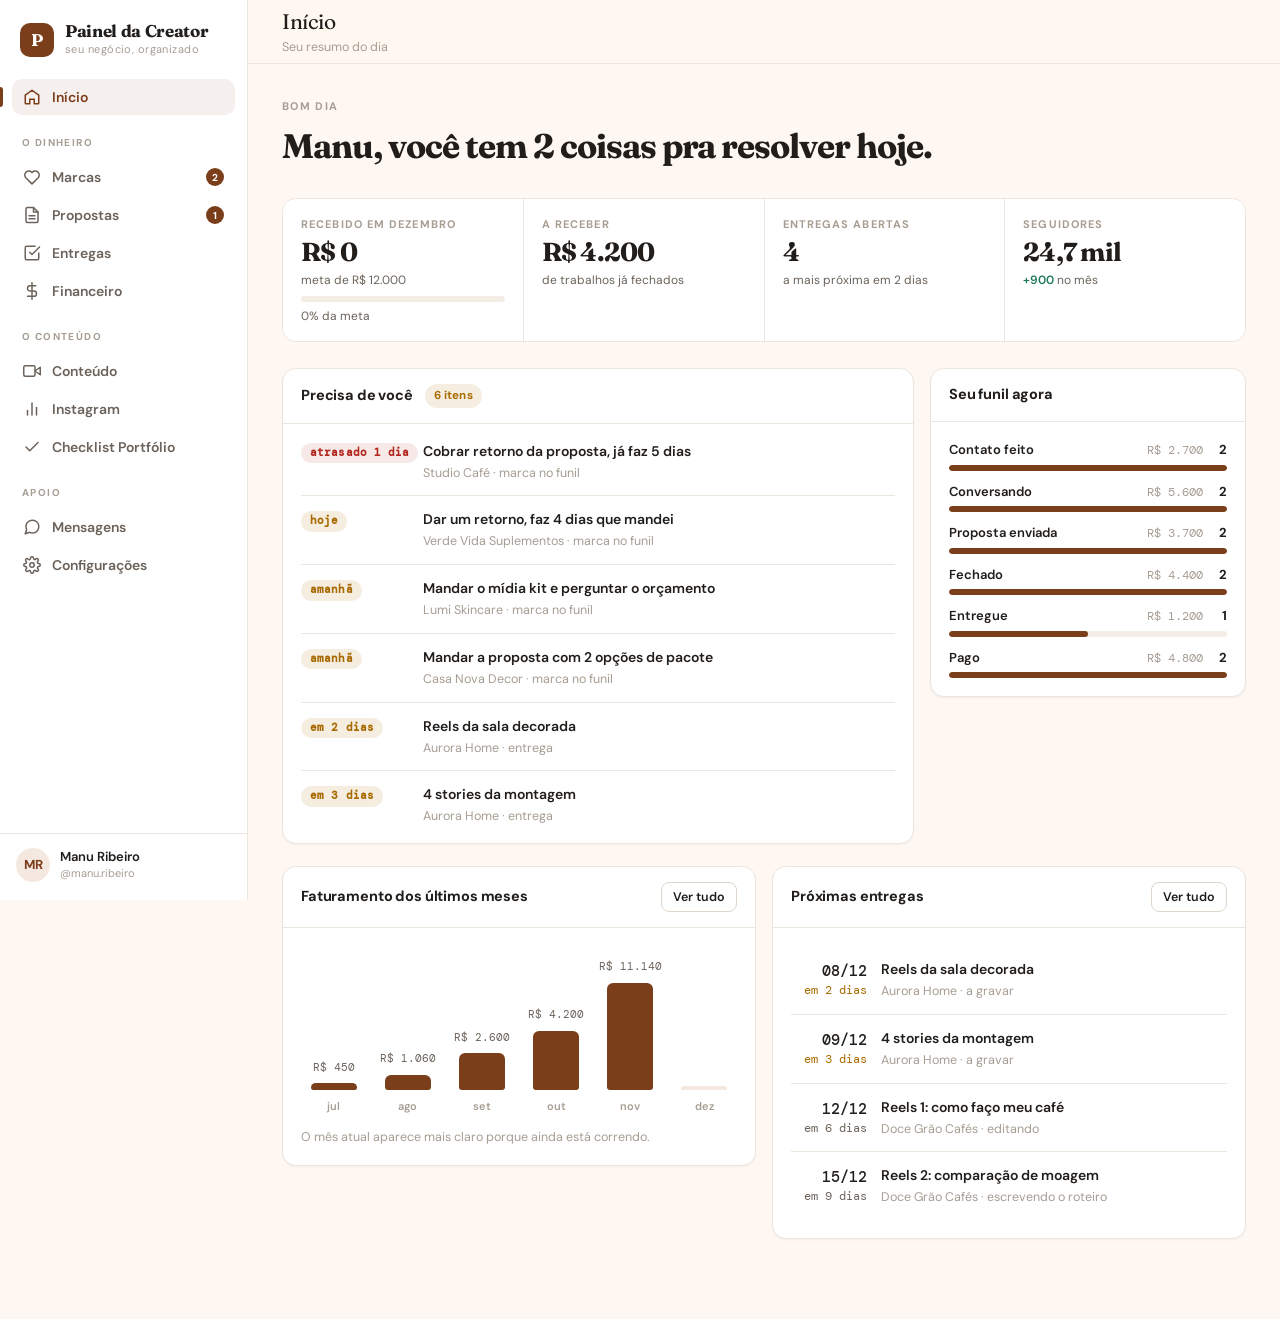
==== index.html @ b58179e1 "Painel da Creator: painel de gestão UGC com 10 abas Painel que cada aluna da Imersão vai ter o seu. " ====
<!doctype html>
<html lang="pt-BR">
<head>
    <meta charset="utf-8">
    <meta name="viewport" content="width=device-width, initial-scale=1">
    <title>Painel da Creator</title>
    <meta name="description" content="O painel que organiza a carreira de uma creator: marcas, propostas, entregas, conteúdo, números e dinheiro num lugar só.">
    <meta name="robots" content="noindex">
    <link rel="icon" href="data:image/svg+xml,<svg xmlns='http://www.w3.org/2000/svg' viewBox='0 0 100 100'><rect width='100' height='100' rx='22' fill='%237B3E1B'/><text y='72' x='50' text-anchor='middle' font-size='58' font-family='Georgia,serif' font-weight='700' fill='white'>P</text></svg>">
    <link rel="preconnect" href="https://fonts.googleapis.com">
    <link rel="preconnect" href="https://fonts.gstatic.com" crossorigin>
    <link href="https://fonts.googleapis.com/css2?family=DM+Sans:opsz,wght@9..40,400;9..40,500;9..40,600;9..40,700&family=Fraunces:opsz,wght@9..144,600;9..144,700&family=DM+Mono:wght@400;500&display=swap" rel="stylesheet">
    <link rel="stylesheet" href="css/app.css">
</head>
<body>

<div class="shell">

    <aside class="sidebar">
        <div class="brand">
            <div class="brand-mark">P</div>
            <div>
                <div class="brand-name">Painel da Creator</div>
                <div class="brand-sub">seu negócio, organizado</div>
            </div>
        </div>

        <nav class="nav" id="nav" aria-label="Menu principal"></nav>

        <div class="sidebar-foot">
            <div class="me">
                <div class="me-avatar" id="meAvatar">C</div>
                <div style="min-width:0">
                    <div class="me-name" id="meNome">Sua conta</div>
                    <div class="me-handle" id="meArroba">preencha seus dados</div>
                </div>
            </div>
        </div>
    </aside>

    <div class="scrim" id="scrim"></div>

    <main class="main">
        <header class="topbar">
            <button class="menu-btn" id="menuBtn" type="button" aria-label="Abrir menu">
                <svg viewBox="0 0 24 24" fill="none" stroke="currentColor" stroke-width="2" stroke-linecap="round">
                    <line x1="3" y1="12" x2="21" y2="12"/><line x1="3" y1="6" x2="21" y2="6"/><line x1="3" y1="18" x2="21" y2="18"/>
                </svg>
            </button>
            <div>
                <div class="page-title" id="pageTitle">Início</div>
                <div class="page-hint" id="pageHint"></div>
            </div>
            <div class="topbar-actions" id="topbarActions"></div>
        </header>

        <div class="view" id="view"></div>
    </main>

</div>

<script src="js/ui.js"></script>
<script src="js/seed.js"></script>
<script src="js/biblioteca.js"></script>
<script src="js/store.js"></script>
<script src="js/views/inicio.js"></script>
<script src="js/views/marcas.js"></script>
<script src="js/views/propostas.js"></script>
<script src="js/views/entregas.js"></script>
<script src="js/views/financeiro.js"></script>
<script src="js/views/conteudo.js"></script>
<script src="js/views/numeros.js"></script>
<script src="js/views/checklist.js"></script>
<script src="js/views/mensagens.js"></script>
<script src="js/views/config.js"></script>
<script src="js/app.js"></script>

</body>
</html>
---- css/app.css ----
/* ==========================================================================
   Painel da Creator · design system
   Identidade lara.dam: marrom #7B3E1B · bege #FFF8F2 · DM Sans + Fraunces
   ========================================================================== */

:root {
    /* superfícies */
    --bg: #FFF8F2;
    --surface: #FFFFFF;
    --surface-2: #FDF9F5;
    --warm: #F4EDE5;

    /* texto */
    --ink: #211D1A;
    --soft: #6B635B;
    --muted: #A69D93;

    /* marca */
    --accent: #7B3E1B;
    --accent-dark: #582C13;
    --accent-light: #A75525;
    --accent-glow: rgba(123, 62, 27, 0.08);
    --accent-tint: #F4E8E1;

    /* traços */
    --border: #ECE6DF;
    --border-strong: #DED6CC;

    /* estados */
    --ok: #1F7A5C;
    --ok-bg: rgba(31, 122, 92, 0.10);
    --warn: #A86A00;
    --warn-bg: rgba(168, 106, 0, 0.12);
    --danger: #B3261E;
    --danger-bg: rgba(179, 38, 30, 0.10);
    --info: #3A5F8A;
    --info-bg: rgba(58, 95, 138, 0.10);

    /* forma */
    --r-sm: 10px;
    --r: 14px;
    --r-lg: 20px;
    --sh-xs: 0 1px 2px rgba(33, 29, 26, 0.05);
    --sh-sm: 0 1px 2px rgba(33, 29, 26, 0.04), 0 2px 6px rgba(33, 29, 26, 0.05);
    --sh-md: 0 4px 14px rgba(33, 29, 26, 0.07), 0 2px 5px rgba(33, 29, 26, 0.04);
    --sh-lg: 0 18px 48px rgba(33, 29, 26, 0.14);

    --sidebar-w: 248px;
    --topbar-h: 64px;
}

* { box-sizing: border-box; }

html, body {
    margin: 0;
    padding: 0;
    height: 100%;
}

body {
    background: var(--bg);
    color: var(--ink);
    font-family: 'DM Sans', -apple-system, BlinkMacSystemFont, sans-serif;
    font-size: 15px;
    line-height: 1.5;
    -webkit-font-smoothing: antialiased;
}

h1, h2, h3, h4 { margin: 0; font-weight: 700; letter-spacing: -0.01em; }

button, input, select, textarea { font-family: inherit; font-size: inherit; color: inherit; }

a { color: var(--accent); }

::selection { background: var(--accent-tint); }

/* ---------- tipografia utilitária ---------- */
.serif { font-family: 'Fraunces', Georgia, serif; font-optical-sizing: auto; }
.mono { font-family: 'DM Mono', ui-monospace, monospace; font-feature-settings: 'tnum'; }
.eyebrow {
    font-size: 11px;
    font-weight: 700;
    letter-spacing: 0.12em;
    text-transform: uppercase;
    color: var(--muted);
}
.dim { color: var(--soft); }
.muted { color: var(--muted); }

/* ==========================================================================
   Shell
   ========================================================================== */

.shell { display: flex; min-height: 100vh; }

/* ---------- sidebar ---------- */
.sidebar {
    width: var(--sidebar-w);
    flex-shrink: 0;
    background: var(--surface);
    border-right: 1px solid var(--border);
    display: flex;
    flex-direction: column;
    position: sticky;
    top: 0;
    height: 100vh;
    z-index: 40;
}

.brand {
    padding: 22px 20px 18px;
    display: flex;
    align-items: center;
    gap: 11px;
}

.brand-mark {
    width: 34px;
    height: 34px;
    border-radius: 10px;
    background: var(--accent);
    color: #fff;
    display: grid;
    place-items: center;
    font-family: 'Fraunces', serif;
    font-weight: 700;
    font-size: 17px;
    flex-shrink: 0;
}

.brand-name {
    font-family: 'Fraunces', serif;
    font-size: 17px;
    font-weight: 700;
    line-height: 1.1;
    letter-spacing: -0.02em;
}
.brand-sub { font-size: 11px; color: var(--muted); letter-spacing: 0.04em; }

.nav {
    flex: 1;
    overflow-y: auto;
    padding: 4px 12px 18px;
    display: flex;
    flex-direction: column;
    gap: 2px;
}
.nav::-webkit-scrollbar { width: 6px; }
.nav::-webkit-scrollbar-thumb { background: var(--border-strong); border-radius: 3px; }

.nav-label {
    font-size: 10px;
    font-weight: 700;
    letter-spacing: 0.14em;
    text-transform: uppercase;
    color: var(--muted);
    padding: 18px 10px 7px;
}
.nav-label:first-child { padding-top: 4px; }

.nav-item {
    display: flex;
    align-items: center;
    gap: 11px;
    width: 100%;
    padding: 9px 11px;
    border: none;
    background: none;
    border-radius: var(--r-sm);
    font-size: 14px;
    font-weight: 600;
    color: var(--soft);
    cursor: pointer;
    text-align: left;
    position: relative;
    transition: background 0.14s, color 0.14s;
}
.nav-item svg { width: 18px; height: 18px; flex-shrink: 0; }
.nav-item:hover { background: var(--surface-2); color: var(--ink); }
.nav-item.active { background: var(--accent-glow); color: var(--accent); }
.nav-item.active::before {
    content: '';
    position: absolute;
    left: -12px;
    top: 8px;
    bottom: 8px;
    width: 3px;
    border-radius: 0 3px 3px 0;
    background: var(--accent);
}
.nav-item:focus-visible { outline: 2px solid var(--accent); outline-offset: 2px; }

.nav-badge {
    margin-left: auto;
    background: var(--accent);
    color: #fff;
    font-size: 10px;
    font-weight: 700;
    min-width: 18px;
    height: 18px;
    padding: 0 5px;
    border-radius: 9px;
    display: grid;
    place-items: center;
}
.nav-badge[hidden] { display: none; }
.nav-item.active .nav-badge { background: var(--accent); }

.sidebar-foot {
    padding: 14px 16px 18px;
    border-top: 1px solid var(--border);
}

.me { display: flex; align-items: center; gap: 10px; }
.me-avatar {
    width: 34px; height: 34px;
    border-radius: 50%;
    background: var(--accent-tint);
    color: var(--accent);
    display: grid; place-items: center;
    font-weight: 700; font-size: 13px;
    flex-shrink: 0;
}
.me-name { font-size: 13px; font-weight: 600; line-height: 1.25; }
.me-handle { font-size: 11px; color: var(--muted); }

/* ---------- main ---------- */
.main { flex: 1; min-width: 0; display: flex; flex-direction: column; }

.topbar {
    height: var(--topbar-h);
    flex-shrink: 0;
    background: rgba(255, 248, 242, 0.86);
    backdrop-filter: blur(10px);
    border-bottom: 1px solid var(--border);
    display: flex;
    align-items: center;
    gap: 14px;
    padding: 0 clamp(18px, 3vw, 34px);
    position: sticky;
    top: 0;
    z-index: 30;
}

.menu-btn {
    display: none;
    background: none;
    border: 1px solid var(--border);
    border-radius: 9px;
    padding: 7px;
    cursor: pointer;
    color: var(--ink);
}
.menu-btn svg { width: 18px; height: 18px; display: block; }

.page-title { font-family: 'Fraunces', serif; font-size: 21px; letter-spacing: -0.02em; }
.page-hint { font-size: 12.5px; color: var(--muted); margin-top: 1px; }

.topbar-actions { margin-left: auto; display: flex; align-items: center; gap: 9px; }

.view {
    padding: clamp(20px, 3vw, 34px) clamp(18px, 3vw, 34px) 80px;
    max-width: 1360px;
    width: 100%;
    animation: viewIn 0.34s cubic-bezier(0.16, 1, 0.3, 1);
}

@keyframes viewIn {
    from { opacity: 0; transform: translateY(9px); }
    to { opacity: 1; transform: none; }
}

/* stagger de entrada, aplicado nos filhos diretos das seções */
.stagger > * { animation: riseIn 0.42s cubic-bezier(0.16, 1, 0.3, 1) backwards; }
.stagger > *:nth-child(1) { animation-delay: 0.02s; }
.stagger > *:nth-child(2) { animation-delay: 0.06s; }
.stagger > *:nth-child(3) { animation-delay: 0.10s; }
.stagger > *:nth-child(4) { animation-delay: 0.14s; }
.stagger > *:nth-child(5) { animation-delay: 0.18s; }
.stagger > *:nth-child(6) { animation-delay: 0.22s; }
.stagger > *:nth-child(7) { animation-delay: 0.26s; }
.stagger > *:nth-child(8) { animation-delay: 0.30s; }

@keyframes riseIn {
    from { opacity: 0; transform: translateY(12px); }
    to { opacity: 1; transform: none; }
}

@media (prefers-reduced-motion: reduce) {
    *, *::before, *::after {
        animation-duration: 0.01ms !important;
        transition-duration: 0.01ms !important;
    }
}

/* ==========================================================================
   Blocos de conteúdo
   ========================================================================== */

.section { margin-bottom: 34px; }
.section-head {
    display: flex;
    align-items: flex-end;
    gap: 14px;
    margin-bottom: 14px;
    flex-wrap: wrap;
}
.section-head h2 { font-family: 'Fraunces', serif; font-size: 19px; letter-spacing: -0.02em; }
.section-head p { margin: 2px 0 0; font-size: 13px; color: var(--soft); }
.section-head .spacer { margin-left: auto; }

.panel {
    background: var(--surface);
    border: 1px solid var(--border);
    border-radius: var(--r);
    box-shadow: var(--sh-xs);
}
.panel-head {
    padding: 15px 18px;
    border-bottom: 1px solid var(--border);
    display: flex;
    align-items: center;
    gap: 12px;
}
.panel-head h3 { font-size: 14.5px; }
.panel-head .spacer { margin-left: auto; }
.panel-body { padding: 18px; }
.panel-body.flush { padding: 0; }

.grid { display: grid; gap: 16px; }
.g2 { grid-template-columns: repeat(2, minmax(0, 1fr)); }
.g3 { grid-template-columns: repeat(3, minmax(0, 1fr)); }
.g4 { grid-template-columns: repeat(4, minmax(0, 1fr)); }
.g-2-1 { grid-template-columns: minmax(0, 2fr) minmax(0, 1fr); }
.g-1-2 { grid-template-columns: minmax(0, 1fr) minmax(0, 2fr); }

/* ---------- números em destaque (sem card, só linha e ar) ---------- */
.stats {
    display: grid;
    grid-template-columns: repeat(auto-fit, minmax(170px, 1fr));
    gap: 1px;
    background: var(--border);
    border: 1px solid var(--border);
    border-radius: var(--r);
    overflow: hidden;
}
.stat { background: var(--surface); padding: 17px 18px 16px; }
.stat-label {
    font-size: 11px;
    font-weight: 700;
    letter-spacing: 0.1em;
    text-transform: uppercase;
    color: var(--muted);
    display: flex;
    align-items: center;
    gap: 6px;
}
.stat-value {
    font-family: 'Fraunces', serif;
    font-size: 26px;
    font-weight: 700;
    letter-spacing: -0.03em;
    margin-top: 7px;
    line-height: 1.05;
}
.stat-value small { font-size: 15px; font-weight: 600; color: var(--soft); }
.stat-foot { font-size: 12px; color: var(--soft); margin-top: 5px; }
.stat-foot .up { color: var(--ok); font-weight: 600; }
.stat-foot .down { color: var(--danger); font-weight: 600; }

/* ---------- botões ---------- */
.btn {
    display: inline-flex;
    align-items: center;
    justify-content: center;
    gap: 7px;
    padding: 9px 15px;
    border-radius: var(--r-sm);
    border: 1px solid var(--border-strong);
    background: var(--surface);
    color: var(--ink);
    font-size: 13.5px;
    font-weight: 600;
    cursor: pointer;
    transition: background 0.14s, border-color 0.14s, transform 0.1s;
    white-space: nowrap;
}
.btn svg { width: 16px; height: 16px; }
.btn:hover { background: var(--surface-2); border-color: var(--muted); }
.btn:active { transform: translateY(1px); }
.btn:focus-visible { outline: 2px solid var(--accent); outline-offset: 2px; }

.btn-primary {
    background: var(--accent);
    border-color: var(--accent);
    color: #fff;
}
.btn-primary:hover { background: var(--accent-dark); border-color: var(--accent-dark); }

.btn-ghost { border-color: transparent; background: transparent; color: var(--soft); }
.btn-ghost:hover { background: var(--surface-2); color: var(--ink); border-color: transparent; }

.btn-sm { padding: 6px 11px; font-size: 12.5px; border-radius: 8px; }
.btn-sm svg { width: 14px; height: 14px; }

.btn-danger { color: var(--danger); border-color: var(--border-strong); }
.btn-danger:hover { background: var(--danger-bg); border-color: var(--danger); }

.icon-btn {
    width: 32px; height: 32px;
    display: grid; place-items: center;
    border-radius: 8px;
    border: 1px solid transparent;
    background: none;
    color: var(--soft);
    cursor: pointer;
}
.icon-btn svg { width: 16px; height: 16px; }
.icon-btn:hover { background: var(--surface-2); color: var(--ink); }
.icon-btn:focus-visible { outline: 2px solid var(--accent); outline-offset: 1px; }

/* ---------- pílulas / tags ---------- */
.pill {
    display: inline-flex;
    align-items: center;
    gap: 5px;
    padding: 3px 9px;
    border-radius: 999px;
    font-size: 11.5px;
    font-weight: 700;
    letter-spacing: 0.01em;
    background: var(--warm);
    color: var(--soft);
    white-space: nowrap;
}
.pill-ok { background: var(--ok-bg); color: var(--ok); }
.pill-warn { background: var(--warn-bg); color: var(--warn); }
.pill-danger { background: var(--danger-bg); color: var(--danger); }
.pill-info { background: var(--info-bg); color: var(--info); }
.pill-accent { background: var(--accent-glow); color: var(--accent); }
.pill-dot { width: 6px; height: 6px; border-radius: 50%; background: currentColor; }

/* ---------- tabelas ---------- */
.table-wrap { overflow-x: auto; }
table.data { width: 100%; border-collapse: collapse; font-size: 14px; }
table.data th {
    text-align: left;
    font-size: 11px;
    font-weight: 700;
    letter-spacing: 0.1em;
    text-transform: uppercase;
    color: var(--muted);
    padding: 11px 16px;
    border-bottom: 1px solid var(--border);
    white-space: nowrap;
    background: var(--surface-2);
}
table.data td {
    padding: 13px 16px;
    border-bottom: 1px solid var(--border);
    vertical-align: middle;
}
table.data tbody tr:last-child td { border-bottom: none; }
table.data tbody tr { transition: background 0.12s; }
table.data tbody tr:hover { background: var(--surface-2); }
table.data tbody tr.clickable { cursor: pointer; }
td.num, th.num { text-align: right; font-family: 'DM Mono', monospace; white-space: nowrap; }
td.acts { text-align: right; white-space: nowrap; }

.cell-title { font-weight: 600; }
.cell-sub { font-size: 12.5px; color: var(--muted); margin-top: 1px; }

/* ---------- formulários ---------- */
.field { display: block; margin-bottom: 14px; }
.field > label,
.label {
    display: block;
    font-size: 12px;
    font-weight: 700;
    letter-spacing: 0.04em;
    color: var(--soft);
    margin-bottom: 6px;
}
.input, .select, .textarea {
    width: 100%;
    padding: 10px 12px;
    border: 1px solid var(--border-strong);
    border-radius: var(--r-sm);
    background: var(--surface);
    font-size: 14px;
    transition: border-color 0.14s, box-shadow 0.14s;
}
.input:focus, .select:focus, .textarea:focus {
    outline: none;
    border-color: var(--accent);
    box-shadow: 0 0 0 3px var(--accent-glow);
}
.textarea { min-height: 96px; resize: vertical; line-height: 1.55; }
.select { appearance: none; background-image: url("data:image/svg+xml,%3Csvg xmlns='http://www.w3.org/2000/svg' width='12' height='12' viewBox='0 0 24 24' fill='none' stroke='%236B635B' stroke-width='3' stroke-linecap='round'%3E%3Cpolyline points='6 9 12 15 18 9'/%3E%3C/svg%3E"); background-repeat: no-repeat; background-position: right 12px center; padding-right: 32px; }
.field-row { display: grid; gap: 12px; grid-template-columns: repeat(2, minmax(0, 1fr)); }
.field-row.three { grid-template-columns: repeat(3, minmax(0, 1fr)); }
.help { font-size: 12px; color: var(--muted); margin-top: 5px; }

/* ---------- filtros / toolbar ---------- */
.toolbar {
    display: flex;
    align-items: center;
    gap: 9px;
    flex-wrap: wrap;
    margin-bottom: 14px;
}
.search {
    position: relative;
    flex: 1;
    min-width: 190px;
    max-width: 340px;
}
.search svg {
    position: absolute;
    left: 11px;
    top: 50%;
    transform: translateY(-50%);
    width: 16px; height: 16px;
    color: var(--muted);
    pointer-events: none;
}
.search input { padding-left: 34px; }

.chips { display: flex; gap: 6px; flex-wrap: wrap; }
.chip {
    padding: 6px 12px;
    border-radius: 999px;
    border: 1px solid var(--border-strong);
    background: var(--surface);
    font-size: 12.5px;
    font-weight: 600;
    color: var(--soft);
    cursor: pointer;
    transition: all 0.14s;
}
.chip:hover { border-color: var(--muted); color: var(--ink); }
.chip.on { background: var(--accent); border-color: var(--accent); color: #fff; }
.chip:focus-visible { outline: 2px solid var(--accent); outline-offset: 2px; }

/* ---------- kanban ---------- */
.board {
    display: grid;
    grid-auto-flow: column;
    grid-auto-columns: minmax(252px, 1fr);
    gap: 13px;
    overflow-x: auto;
    padding-bottom: 12px;
    align-items: start;
}
.col {
    background: var(--surface-2);
    border: 1px solid var(--border);
    border-radius: var(--r);
    display: flex;
    flex-direction: column;
    min-height: 130px;
    transition: background 0.16s, border-color 0.16s;
}
.col.drop { background: var(--accent-glow); border-color: var(--accent-light); border-style: dashed; }
.col-head {
    padding: 12px 14px 9px;
    display: flex;
    align-items: center;
    gap: 8px;
}
.col-head h4 { font-size: 12.5px; letter-spacing: 0.02em; }
.col-count {
    margin-left: auto;
    font-size: 11px;
    font-weight: 700;
    color: var(--muted);
    background: var(--surface);
    border: 1px solid var(--border);
    border-radius: 999px;
    padding: 1px 7px;
}
.col-total {
    padding: 0 14px 10px;
    font-size: 12px;
    color: var(--soft);
    font-family: 'DM Mono', monospace;
}
.col-body {
    padding: 0 10px 12px;
    display: flex;
    flex-direction: column;
    gap: 9px;
    min-height: 40px;
}

.card {
    background: var(--surface);
    border: 1px solid var(--border);
    border-radius: 11px;
    padding: 12px 13px;
    cursor: grab;
    box-shadow: var(--sh-xs);
    transition: box-shadow 0.16s, transform 0.16s, border-color 0.16s;
}
.card:hover { box-shadow: var(--sh-md); transform: translateY(-1px); border-color: var(--border-strong); }
.card:active { cursor: grabbing; }
.card.dragging { opacity: 0.45; transform: rotate(1.4deg) scale(0.98); }
.card-top { display: flex; align-items: flex-start; gap: 8px; }
.card-title { font-weight: 700; font-size: 14px; line-height: 1.3; }
.card-sub { font-size: 12.5px; color: var(--muted); margin-top: 2px; }
.card-foot {
    margin-top: 10px;
    display: flex;
    align-items: center;
    gap: 8px;
    flex-wrap: wrap;
}
.card-money { font-family: 'DM Mono', monospace; font-size: 13.5px; font-weight: 500; }
.card-avatar {
    width: 28px; height: 28px;
    border-radius: 8px;
    background: var(--accent-tint);
    color: var(--accent);
    display: grid; place-items: center;
    font-size: 11px; font-weight: 700;
    flex-shrink: 0;
}

/* ---------- listas de tarefa / checklist ---------- */
.check-list { display: flex; flex-direction: column; }
.check {
    display: flex;
    align-items: flex-start;
    gap: 11px;
    padding: 11px 4px;
    border-bottom: 1px solid var(--border);
    cursor: pointer;
}
.check:last-child { border-bottom: none; }
.check input { display: none; }
.check-box {
    width: 19px; height: 19px;
    border: 1.5px solid var(--border-strong);
    border-radius: 6px;
    flex-shrink: 0;
    margin-top: 1px;
    display: grid;
    place-items: center;
    transition: all 0.15s;
    background: var(--surface);
}
.check-box svg { width: 12px; height: 12px; color: #fff; opacity: 0; transform: scale(0.5); transition: all 0.15s; }
.check input:checked + .check-box { background: var(--accent); border-color: var(--accent); }
.check input:checked + .check-box svg { opacity: 1; transform: none; }
.check-text { font-size: 14px; line-height: 1.45; }
.check input:checked ~ .check-text { color: var(--muted); text-decoration: line-through; }
.check-text small { display: block; font-size: 12.5px; color: var(--muted); margin-top: 2px; text-decoration: none; }
.check:hover .check-box { border-color: var(--accent-light); }

.progress {
    height: 6px;
    background: var(--warm);
    border-radius: 999px;
    overflow: hidden;
}
.progress > span {
    display: block;
    height: 100%;
    background: var(--accent);
    border-radius: 999px;
    transition: width 0.5s cubic-bezier(0.16, 1, 0.3, 1);
}

/* ---------- blocos copiáveis (roteiros, mensagens) ---------- */
.snippet {
    border: 1px solid var(--border);
    border-radius: var(--r);
    background: var(--surface);
    overflow: hidden;
}
.snippet-head {
    padding: 12px 15px;
    background: var(--surface-2);
    border-bottom: 1px solid var(--border);
    display: flex;
    align-items: center;
    gap: 10px;
}
.snippet-head h4 { font-size: 14px; }
.snippet-head .spacer { margin-left: auto; }
.snippet-body {
    padding: 15px;
    font-size: 14px;
    line-height: 1.65;
    white-space: pre-wrap;
    color: var(--ink);
}
.snippet-body .ph {
    background: var(--accent-tint);
    color: var(--accent-dark);
    padding: 1px 5px;
    border-radius: 5px;
    font-weight: 600;
}

/* estrutura de roteiro em blocos (gancho / meio / fechamento) */
.beat {
    display: grid;
    grid-template-columns: 92px minmax(0, 1fr);
    gap: 14px;
    padding: 13px 0;
    border-bottom: 1px dashed var(--border-strong);
}
.beat:last-child { border-bottom: none; }
.beat-when {
    font-family: 'DM Mono', monospace;
    font-size: 12px;
    color: var(--accent);
    font-weight: 500;
    padding-top: 2px;
}
.beat-what { font-size: 14px; line-height: 1.6; }
.beat-what b { font-weight: 700; }
.beat-what em { color: var(--soft); font-style: normal; display: block; font-size: 13px; margin-top: 3px; }

/* ---------- modal ---------- */
.overlay {
    position: fixed;
    inset: 0;
    background: rgba(33, 29, 26, 0.42);
    backdrop-filter: blur(3px);
    z-index: 100;
    display: flex;
    align-items: flex-start;
    justify-content: center;
    padding: 5vh 18px 18px;
    overflow-y: auto;
    animation: fadeIn 0.18s ease;
}
@keyframes fadeIn { from { opacity: 0; } to { opacity: 1; } }

.modal {
    background: var(--surface);
    border-radius: var(--r-lg);
    box-shadow: var(--sh-lg);
    width: 100%;
    max-width: 560px;
    animation: modalIn 0.26s cubic-bezier(0.16, 1, 0.3, 1);
    overflow: hidden;
}
.modal.wide { max-width: 860px; }
@keyframes modalIn {
    from { opacity: 0; transform: translateY(16px) scale(0.985); }
    to { opacity: 1; transform: none; }
}
.modal-head {
    padding: 19px 22px 15px;
    border-bottom: 1px solid var(--border);
    display: flex;
    align-items: flex-start;
    gap: 12px;
}
.modal-head h3 { font-family: 'Fraunces', serif; font-size: 18px; letter-spacing: -0.02em; }
.modal-head p { margin: 3px 0 0; font-size: 13px; color: var(--soft); }
.modal-body { padding: 20px 22px; }
.modal-foot {
    padding: 15px 22px;
    border-top: 1px solid var(--border);
    display: flex;
    gap: 9px;
    justify-content: flex-end;
    background: var(--surface-2);
}
.modal-foot .spacer { margin-right: auto; }

/* ---------- toast ---------- */
.toasts {
    position: fixed;
    bottom: 22px;
    right: 22px;
    z-index: 200;
    display: flex;
    flex-direction: column;
    gap: 9px;
    pointer-events: none;
}
.toast {
    background: var(--ink);
    color: #fff;
    padding: 11px 17px;
    border-radius: var(--r-sm);
    font-size: 13.5px;
    font-weight: 600;
    box-shadow: var(--sh-lg);
    animation: toastIn 0.28s cubic-bezier(0.16, 1, 0.3, 1);
    display: flex;
    align-items: center;
    gap: 9px;
}
.toast svg { width: 16px; height: 16px; flex-shrink: 0; }
.toast.out { animation: toastOut 0.22s ease forwards; }
@keyframes toastIn { from { opacity: 0; transform: translateY(14px); } to { opacity: 1; transform: none; } }
@keyframes toastOut { to { opacity: 0; transform: translateY(8px); } }

/* ---------- vazio ---------- */
.empty {
    text-align: center;
    padding: 46px 24px;
    color: var(--muted);
}
.empty svg { width: 34px; height: 34px; opacity: 0.4; margin-bottom: 12px; }
.empty h4 { font-size: 15px; color: var(--soft); margin-bottom: 5px; }
.empty p { margin: 0 0 16px; font-size: 13.5px; max-width: 380px; margin-left: auto; margin-right: auto; }

/* ---------- gráfico de barras ---------- */
.bars { display: flex; align-items: flex-end; gap: 9px; height: 168px; padding-top: 12px; }
.bar-col { flex: 1; display: flex; flex-direction: column; align-items: center; gap: 8px; height: 100%; justify-content: flex-end; min-width: 0; }
.bar {
    width: 100%;
    max-width: 46px;
    background: var(--accent);
    border-radius: 6px 6px 3px 3px;
    min-height: 3px;
    position: relative;
    transition: height 0.7s cubic-bezier(0.16, 1, 0.3, 1), background 0.15s;
    cursor: default;
}
.bar.soft { background: var(--accent-tint); }
.bar:hover { background: var(--accent-dark); }
.bar.soft:hover { background: var(--warm); }
.bar-label { font-size: 11px; color: var(--muted); font-weight: 600; white-space: nowrap; }
.bar-value { font-size: 11px; font-family: 'DM Mono', monospace; color: var(--soft); }

/* ---------- linha do tempo / agenda ---------- */
.timeline { display: flex; flex-direction: column; }
.tl-item {
    display: grid;
    grid-template-columns: 76px minmax(0, 1fr);
    gap: 14px;
    padding: 13px 0;
    border-bottom: 1px solid var(--border);
}
.tl-item:last-child { border-bottom: none; }
.tl-when {
    font-family: 'DM Mono', monospace;
    font-size: 12px;
    color: var(--soft);
    text-align: right;
    padding-top: 2px;
    line-height: 1.4;
}
.tl-when b { display: block; font-size: 15px; color: var(--ink); font-weight: 500; }
.tl-what { font-size: 14px; font-weight: 600; }
.tl-sub { font-size: 12.5px; color: var(--muted); margin-top: 2px; }

/* ---------- calendário ---------- */
.cal { display: grid; grid-template-columns: repeat(7, minmax(0, 1fr)); gap: 1px; background: var(--border); border: 1px solid var(--border); border-radius: var(--r); overflow: hidden; }
.cal-dow { background: var(--surface-2); padding: 9px 6px; text-align: center; font-size: 10.5px; font-weight: 700; letter-spacing: 0.08em; text-transform: uppercase; color: var(--muted); }
.cal-day { background: var(--surface); min-width: 0; min-height: 88px; padding: 7px 8px; display: flex; flex-direction: column; gap: 4px; }
.cal-day.off { background: var(--surface-2); }
.cal-day.today .cal-num { background: var(--accent); color: #fff; }
.cal-num { font-size: 12px; font-weight: 600; color: var(--soft); width: 21px; height: 21px; display: grid; place-items: center; border-radius: 6px; }
.cal-ev {
    font-size: 11px;
    font-weight: 600;
    padding: 3px 6px;
    border-radius: 5px;
    background: var(--accent-glow);
    color: var(--accent);
    white-space: nowrap;
    overflow: hidden;
    text-overflow: ellipsis;
    cursor: default;
}
.cal-ev.ev-warn { background: var(--warn-bg); color: var(--warn); }
.cal-ev.ev-ok { background: var(--ok-bg); color: var(--ok); }

/* ---------- avisos ---------- */
.note {
    display: flex;
    gap: 11px;
    padding: 13px 15px;
    border-radius: var(--r-sm);
    background: var(--warn-bg);
    color: var(--warn);
    font-size: 13.5px;
    line-height: 1.5;
    align-items: flex-start;
}
.note svg { width: 17px; height: 17px; flex-shrink: 0; margin-top: 1px; }
.note b { font-weight: 700; }
.note.info { background: var(--info-bg); color: var(--info); }
.note.ok { background: var(--ok-bg); color: var(--ok); }
.note.accent { background: var(--accent-glow); color: var(--accent-dark); }

/* ---------- sub navegação ---------- */
.subnav {
    display: flex;
    gap: 3px;
    border-bottom: 1px solid var(--border);
    margin-bottom: 20px;
    overflow-x: auto;
}
.subnav button {
    padding: 10px 15px;
    border: none;
    background: none;
    font-size: 13.5px;
    font-weight: 600;
    color: var(--soft);
    cursor: pointer;
    border-bottom: 2px solid transparent;
    margin-bottom: -1px;
    white-space: nowrap;
    transition: color 0.14s, border-color 0.14s;
}
.subnav button:hover { color: var(--ink); }
.subnav button.on { color: var(--accent); border-bottom-color: var(--accent); }
.subnav button:focus-visible { outline: 2px solid var(--accent); outline-offset: -2px; }

/* ---------- acordeão ---------- */
.acc { border: 1px solid var(--border); border-radius: var(--r); overflow: hidden; background: var(--surface); }
.acc + .acc { margin-top: 11px; }
.acc-head {
    width: 100%;
    padding: 15px 17px;
    background: none;
    border: none;
    display: flex;
    align-items: center;
    gap: 12px;
    cursor: pointer;
    text-align: left;
}
.acc-head:hover { background: var(--surface-2); }
.acc-head h4 { font-size: 15px; }
.acc-head .spacer { margin-left: auto; }
.acc-seta { width: 16px; height: 16px; color: var(--muted); transition: transform 0.22s; flex-shrink: 0; display: block; }
.acc-seta svg { width: 16px; height: 16px; display: block; }
.acc.open .acc-seta { transform: rotate(180deg); }
.acc-body { padding: 0 17px 17px; display: none; }
.acc.open .acc-body { display: block; animation: fadeIn 0.2s ease; }

/* ==========================================================================
   Responsivo
   ========================================================================== */

.scrim { display: none; }

@media (max-width: 1080px) {
    .g4 { grid-template-columns: repeat(2, minmax(0, 1fr)); }
    .g-2-1, .g-1-2 { grid-template-columns: minmax(0, 1fr); }
}

@media (max-width: 900px) {
    .sidebar {
        position: fixed;
        left: 0; top: 0;
        transform: translateX(-100%);
        transition: transform 0.26s cubic-bezier(0.16, 1, 0.3, 1);
        box-shadow: var(--sh-lg);
    }
    body.nav-open .sidebar { transform: none; }
    body.nav-open .scrim {
        display: block;
        position: fixed;
        inset: 0;
        background: rgba(33, 29, 26, 0.4);
        z-index: 35;
        animation: fadeIn 0.2s ease;
    }
    .menu-btn { display: block; }
    .g3, .g2 { grid-template-columns: minmax(0, 1fr); }
    .field-row, .field-row.three { grid-template-columns: minmax(0, 1fr); }
    .cal-day { min-height: 62px; }
    .cal-ev { font-size: 10px; }
}

@media (max-width: 620px) {
    .g4 { grid-template-columns: minmax(0, 1fr); }
    .view { padding-left: 14px; padding-right: 14px; }
    .topbar { padding: 0 14px; }
    .page-title { font-size: 18px; }
    .page-hint { display: none; }
    .modal-foot { flex-wrap: wrap; }
}

/* ---------- impressão (pra ela exportar proposta em PDF) ---------- */
@media print {
    .sidebar, .topbar, .toasts, .no-print { display: none !important; }
    body { background: #fff; }
    .view { padding: 0; }
    .panel { border-color: #ddd; box-shadow: none; }
}
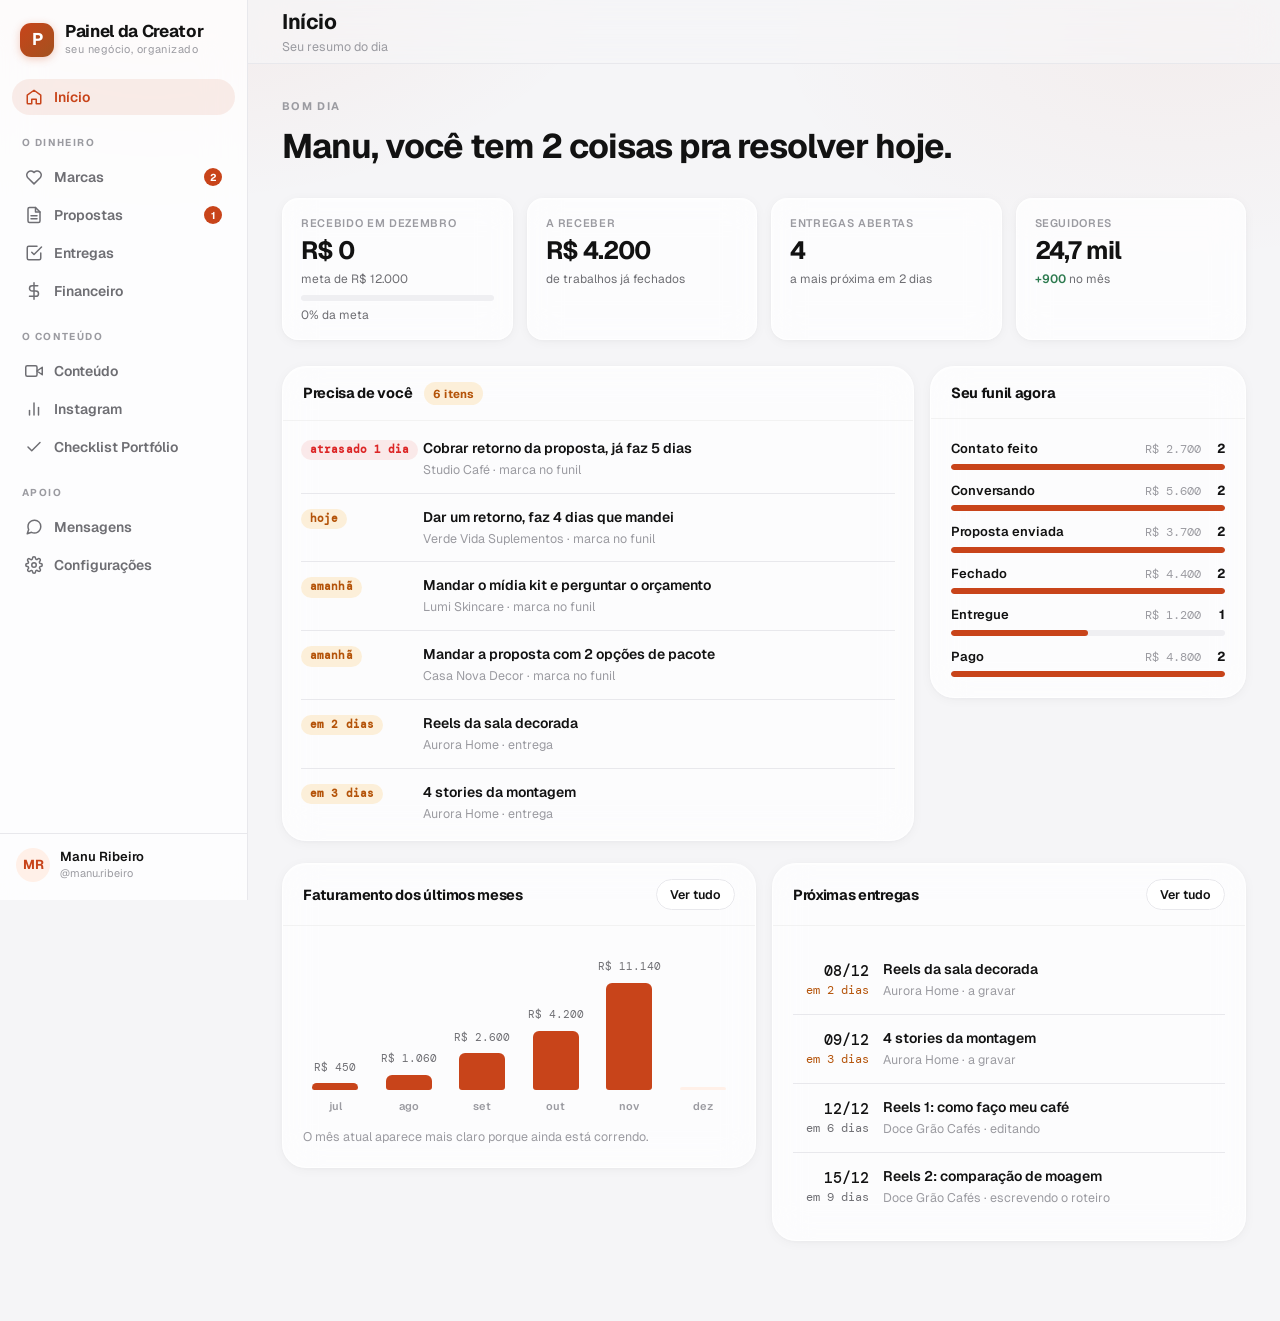
==== commit 8ba8db17: "Estética alinhada com o MeuManager Troca o marrom e o bege pela linguagem do MeuManager: laranja #C8" ====
--- a/index.html
+++ b/index.html
@@ -6,10 +6,10 @@
     <title>Painel da Creator</title>
     <meta name="description" content="O painel que organiza a carreira de uma creator: marcas, propostas, entregas, conteúdo, números e dinheiro num lugar só.">
     <meta name="robots" content="noindex">
-    <link rel="icon" href="data:image/svg+xml,<svg xmlns='http://www.w3.org/2000/svg' viewBox='0 0 100 100'><rect width='100' height='100' rx='22' fill='%237B3E1B'/><text y='72' x='50' text-anchor='middle' font-size='58' font-family='Georgia,serif' font-weight='700' fill='white'>P</text></svg>">
+    <link rel="icon" href="data:image/svg+xml,<svg xmlns='http://www.w3.org/2000/svg' viewBox='0 0 100 100'><rect width='100' height='100' rx='22' fill='%23C8441A'/><text y='72' x='50' text-anchor='middle' font-size='58' font-family='system-ui,sans-serif' font-weight='700' fill='white'>P</text></svg>">
     <link rel="preconnect" href="https://fonts.googleapis.com">
     <link rel="preconnect" href="https://fonts.gstatic.com" crossorigin>
-    <link href="https://fonts.googleapis.com/css2?family=DM+Sans:opsz,wght@9..40,400;9..40,500;9..40,600;9..40,700&family=Fraunces:opsz,wght@9..144,600;9..144,700&family=DM+Mono:wght@400;500&display=swap" rel="stylesheet">
+    <link href="https://fonts.googleapis.com/css2?family=Geist:wght@400;500;600;700;800&family=DM+Mono:wght@400;500&display=swap" rel="stylesheet">
     <link rel="stylesheet" href="css/app.css">
 </head>
 <body>
--- a/css/app.css
+++ b/css/app.css
@@ -1,49 +1,58 @@
 /* ==========================================================================
    Painel da Creator · design system
-   Identidade lara.dam: marrom #7B3E1B · bege #FFF8F2 · DM Sans + Fraunces
+   Mesma linguagem do MeuManager: laranja #C8441A, fundo cinza frio,
+   Geist, cartões de vidro (branco translúcido + blur) e cantos grandes.
    ========================================================================== */
 
 :root {
-    /* superfícies */
-    --bg: #FFF8F2;
+    /* superfícies · cinza frio do MeuManager, com o branco nos cards */
+    --bg: #F5F5F7;
     --surface: #FFFFFF;
-    --surface-2: #FDF9F5;
-    --warm: #F4EDE5;
+    --surface-2: #FAFAFA;
+    --warm: #EFEFF2;
+    --vidro: rgba(255, 255, 255, 0.72);
+    --vidro-forte: rgba(255, 255, 255, 0.86);
 
     /* texto */
-    --ink: #211D1A;
-    --soft: #6B635B;
-    --muted: #A69D93;
-
-    /* marca */
-    --accent: #7B3E1B;
-    --accent-dark: #582C13;
-    --accent-light: #A75525;
-    --accent-glow: rgba(123, 62, 27, 0.08);
-    --accent-tint: #F4E8E1;
+    --ink: #121212;
+    --soft: #6E6E73;
+    --muted: #9B9BA1;
+
+    /* marca · laranja do MeuManager */
+    --accent: #C8441A;
+    --accent-dark: #A3360F;
+    --accent-light: #E06340;
+    --accent-glow: rgba(200, 68, 26, 0.09);
+    --accent-tint: #FFF0E8;
+    --accent-texto: #6B2510;   /* texto sobre fundo laranja claro */
 
     /* traços */
-    --border: #ECE6DF;
-    --border-strong: #DED6CC;
+    --border: #E8E8EC;
+    --border-strong: #DBDBE1;
+    --borda-vidro: rgba(255, 255, 255, 0.7);
 
     /* estados */
-    --ok: #1F7A5C;
-    --ok-bg: rgba(31, 122, 92, 0.10);
-    --warn: #A86A00;
-    --warn-bg: rgba(168, 106, 0, 0.12);
-    --danger: #B3261E;
-    --danger-bg: rgba(179, 38, 30, 0.10);
-    --info: #3A5F8A;
-    --info-bg: rgba(58, 95, 138, 0.10);
-
-    /* forma */
-    --r-sm: 10px;
-    --r: 14px;
-    --r-lg: 20px;
-    --sh-xs: 0 1px 2px rgba(33, 29, 26, 0.05);
-    --sh-sm: 0 1px 2px rgba(33, 29, 26, 0.04), 0 2px 6px rgba(33, 29, 26, 0.05);
-    --sh-md: 0 4px 14px rgba(33, 29, 26, 0.07), 0 2px 5px rgba(33, 29, 26, 0.04);
-    --sh-lg: 0 18px 48px rgba(33, 29, 26, 0.14);
+    --ok: #2D7A4F;
+    --ok-bg: rgba(45, 122, 79, 0.10);
+    --warn: #B45309;
+    --warn-bg: rgba(245, 158, 11, 0.15);
+    --danger: #DC2626;
+    --danger-bg: rgba(220, 38, 38, 0.09);
+    --info: #3B82F6;
+    --info-bg: rgba(59, 130, 246, 0.10);
+
+    /* forma · cantos grandes e pílulas */
+    --r-sm: 12px;
+    --r: 16px;
+    --r-lg: 24px;
+    --r-pill: 100px;
+
+    /* sombra de vidro: camadas suaves e neutras, com brilho no topo */
+    --brilho: inset 0 1px 0 0 rgba(255, 255, 255, 0.5);
+    --sh-xs: 0 1px 3px rgba(0, 0, 0, 0.03);
+    --sh-sm: 0 1px 4px rgba(0, 0, 0, 0.03), 0 2px 12px rgba(0, 0, 0, 0.04);
+    --sh-md: 0 2px 8px rgba(0, 0, 0, 0.04), 0 4px 20px rgba(0, 0, 0, 0.06);
+    --sh-lg: 0 8px 32px rgba(0, 0, 0, 0.13), 0 2px 8px rgba(0, 0, 0, 0.06);
 
     --sidebar-w: 248px;
     --topbar-h: 64px;
@@ -59,14 +68,18 @@
 
 body {
     background: var(--bg);
+    background-image:
+        radial-gradient(760px 420px at 12% -6%, rgba(200, 68, 26, 0.07), transparent 62%),
+        radial-gradient(680px 380px at 92% 4%, rgba(200, 68, 26, 0.045), transparent 60%);
+    background-attachment: fixed;
     color: var(--ink);
-    font-family: 'DM Sans', -apple-system, BlinkMacSystemFont, sans-serif;
-    font-size: 15px;
+    font-family: 'Geist', -apple-system, BlinkMacSystemFont, system-ui, sans-serif;
+    font-size: 14.5px;
     line-height: 1.5;
     -webkit-font-smoothing: antialiased;
 }
 
-h1, h2, h3, h4 { margin: 0; font-weight: 700; letter-spacing: -0.01em; }
+h1, h2, h3, h4 { margin: 0; font-weight: 700; letter-spacing: -0.022em; }
 
 button, input, select, textarea { font-family: inherit; font-size: inherit; color: inherit; }
 
@@ -75,7 +88,7 @@
 ::selection { background: var(--accent-tint); }
 
 /* ---------- tipografia utilitária ---------- */
-.serif { font-family: 'Fraunces', Georgia, serif; font-optical-sizing: auto; }
+.serif, .display { font-weight: 700; letter-spacing: -0.03em; }
 .mono { font-family: 'DM Mono', ui-monospace, monospace; font-feature-settings: 'tnum'; }
 .eyebrow {
     font-size: 11px;
@@ -97,7 +110,9 @@
 .sidebar {
     width: var(--sidebar-w);
     flex-shrink: 0;
-    background: var(--surface);
+    background: rgba(255, 255, 255, 0.78);
+    backdrop-filter: blur(20px) saturate(180%);
+    -webkit-backdrop-filter: blur(20px) saturate(180%);
     border-right: 1px solid var(--border);
     display: flex;
     flex-direction: column;
@@ -117,19 +132,20 @@
 .brand-mark {
     width: 34px;
     height: 34px;
-    border-radius: 10px;
-    background: var(--accent);
+    border-radius: 11px;
+    background: linear-gradient(135deg, var(--accent), #A3521F);
+    box-shadow: 0 2px 8px rgba(200, 68, 26, 0.28);
     color: #fff;
     display: grid;
     place-items: center;
-    font-family: 'Fraunces', serif;
+    font-weight: 700;
     font-weight: 700;
     font-size: 17px;
     flex-shrink: 0;
 }
 
 .brand-name {
-    font-family: 'Fraunces', serif;
+    font-weight: 700;
     font-size: 17px;
     font-weight: 700;
     line-height: 1.1;
@@ -163,10 +179,10 @@
     align-items: center;
     gap: 11px;
     width: 100%;
-    padding: 9px 11px;
+    padding: 9px 13px;
     border: none;
     background: none;
-    border-radius: var(--r-sm);
+    border-radius: var(--r-pill);
     font-size: 14px;
     font-weight: 600;
     color: var(--soft);
@@ -178,16 +194,7 @@
 .nav-item svg { width: 18px; height: 18px; flex-shrink: 0; }
 .nav-item:hover { background: var(--surface-2); color: var(--ink); }
 .nav-item.active { background: var(--accent-glow); color: var(--accent); }
-.nav-item.active::before {
-    content: '';
-    position: absolute;
-    left: -12px;
-    top: 8px;
-    bottom: 8px;
-    width: 3px;
-    border-radius: 0 3px 3px 0;
-    background: var(--accent);
-}
+.nav-item.active { font-weight: 600; }
 .nav-item:focus-visible { outline: 2px solid var(--accent); outline-offset: 2px; }
 
 .nav-badge {
@@ -230,8 +237,9 @@
 .topbar {
     height: var(--topbar-h);
     flex-shrink: 0;
-    background: rgba(255, 248, 242, 0.86);
-    backdrop-filter: blur(10px);
+    background: rgba(245, 245, 247, 0.72);
+    backdrop-filter: blur(18px) saturate(180%);
+    -webkit-backdrop-filter: blur(18px) saturate(180%);
     border-bottom: 1px solid var(--border);
     display: flex;
     align-items: center;
@@ -253,7 +261,7 @@
 }
 .menu-btn svg { width: 18px; height: 18px; display: block; }
 
-.page-title { font-family: 'Fraunces', serif; font-size: 21px; letter-spacing: -0.02em; }
+.page-title { font-weight: 700; font-size: 21px; letter-spacing: -0.02em; }
 .page-hint { font-size: 12.5px; color: var(--muted); margin-top: 1px; }
 
 .topbar-actions { margin-left: auto; display: flex; align-items: center; gap: 9px; }
@@ -305,26 +313,30 @@
     margin-bottom: 14px;
     flex-wrap: wrap;
 }
-.section-head h2 { font-family: 'Fraunces', serif; font-size: 19px; letter-spacing: -0.02em; }
+.section-head h2 { font-weight: 700; font-size: 19px; letter-spacing: -0.02em; }
 .section-head p { margin: 2px 0 0; font-size: 13px; color: var(--soft); }
 .section-head .spacer { margin-left: auto; }
 
 .panel {
-    background: var(--surface);
-    border: 1px solid var(--border);
-    border-radius: var(--r);
-    box-shadow: var(--sh-xs);
-}
+    background: var(--vidro);
+    backdrop-filter: blur(18px) saturate(180%);
+    -webkit-backdrop-filter: blur(18px) saturate(180%);
+    border: 1px solid var(--borda-vidro);
+    border-radius: var(--r-lg);
+    box-shadow: var(--sh-sm), var(--brilho);
+    transition: box-shadow 0.25s ease;
+}
+.panel:hover { box-shadow: var(--sh-md), var(--brilho); }
 .panel-head {
-    padding: 15px 18px;
-    border-bottom: 1px solid var(--border);
+    padding: 15px 20px;
+    border-bottom: 1px solid rgba(0, 0, 0, 0.045);
     display: flex;
     align-items: center;
     gap: 12px;
 }
 .panel-head h3 { font-size: 14.5px; }
 .panel-head .spacer { margin-left: auto; }
-.panel-body { padding: 18px; }
+.panel-body { padding: 20px; }
 .panel-body.flush { padding: 0; }
 
 .grid { display: grid; gap: 16px; }
@@ -337,18 +349,24 @@
 /* ---------- números em destaque (sem card, só linha e ar) ---------- */
 .stats {
     display: grid;
-    grid-template-columns: repeat(auto-fit, minmax(170px, 1fr));
-    gap: 1px;
-    background: var(--border);
-    border: 1px solid var(--border);
+    grid-template-columns: repeat(auto-fit, minmax(178px, 1fr));
+    gap: 14px;
+}
+.stat {
+    background: var(--vidro);
+    backdrop-filter: blur(16px) saturate(180%);
+    -webkit-backdrop-filter: blur(16px) saturate(180%);
+    border: 1px solid var(--borda-vidro);
     border-radius: var(--r);
-    overflow: hidden;
-}
-.stat { background: var(--surface); padding: 17px 18px 16px; }
+    padding: 16px 18px 15px;
+    box-shadow: var(--sh-sm), var(--brilho);
+    transition: box-shadow 0.2s ease, transform 0.2s ease;
+}
+.stat:hover { box-shadow: var(--sh-md), var(--brilho); transform: translateY(-1px); }
 .stat-label {
     font-size: 11px;
-    font-weight: 700;
-    letter-spacing: 0.1em;
+    font-weight: 600;
+    letter-spacing: 0.06em;
     text-transform: uppercase;
     color: var(--muted);
     display: flex;
@@ -356,12 +374,11 @@
     gap: 6px;
 }
 .stat-value {
-    font-family: 'Fraunces', serif;
-    font-size: 26px;
+    font-size: 25px;
     font-weight: 700;
-    letter-spacing: -0.03em;
-    margin-top: 7px;
-    line-height: 1.05;
+    letter-spacing: -0.035em;
+    margin-top: 6px;
+    line-height: 1.1;
 }
 .stat-value small { font-size: 15px; font-weight: 600; color: var(--soft); }
 .stat-foot { font-size: 12px; color: var(--soft); margin-top: 5px; }
@@ -374,10 +391,12 @@
     align-items: center;
     justify-content: center;
     gap: 7px;
-    padding: 9px 15px;
-    border-radius: var(--r-sm);
-    border: 1px solid var(--border-strong);
-    background: var(--surface);
+    padding: 9px 16px;
+    border-radius: var(--r-pill);
+    border: 1px solid var(--border);
+    background: var(--vidro-forte);
+    backdrop-filter: blur(8px);
+    -webkit-backdrop-filter: blur(8px);
     color: var(--ink);
     font-size: 13.5px;
     font-weight: 600;
@@ -386,7 +405,7 @@
     white-space: nowrap;
 }
 .btn svg { width: 16px; height: 16px; }
-.btn:hover { background: var(--surface-2); border-color: var(--muted); }
+.btn:hover { background: #fff; border-color: var(--border-strong); box-shadow: var(--sh-xs); }
 .btn:active { transform: translateY(1px); }
 .btn:focus-visible { outline: 2px solid var(--accent); outline-offset: 2px; }
 
@@ -400,7 +419,7 @@
 .btn-ghost { border-color: transparent; background: transparent; color: var(--soft); }
 .btn-ghost:hover { background: var(--surface-2); color: var(--ink); border-color: transparent; }
 
-.btn-sm { padding: 6px 11px; font-size: 12.5px; border-radius: 8px; }
+.btn-sm { padding: 6px 13px; font-size: 12.5px; }
 .btn-sm svg { width: 14px; height: 14px; }
 
 .btn-danger { color: var(--danger); border-color: var(--border-strong); }
@@ -409,7 +428,7 @@
 .icon-btn {
     width: 32px; height: 32px;
     display: grid; place-items: center;
-    border-radius: 8px;
+    border-radius: 50%;
     border: 1px solid transparent;
     background: none;
     color: var(--soft);
@@ -446,23 +465,24 @@
 table.data th {
     text-align: left;
     font-size: 11px;
-    font-weight: 700;
-    letter-spacing: 0.1em;
+    font-weight: 600;
+    letter-spacing: 0.05em;
     text-transform: uppercase;
     color: var(--muted);
     padding: 11px 16px;
-    border-bottom: 1px solid var(--border);
+    border-bottom: 1px solid rgba(0, 0, 0, 0.05);
     white-space: nowrap;
-    background: var(--surface-2);
+    background: rgba(255, 255, 255, 0.45);
 }
 table.data td {
-    padding: 13px 16px;
-    border-bottom: 1px solid var(--border);
+    padding: 12px 16px;
+    border-bottom: 1px solid rgba(0, 0, 0, 0.045);
     vertical-align: middle;
+    font-size: 13.5px;
 }
 table.data tbody tr:last-child td { border-bottom: none; }
 table.data tbody tr { transition: background 0.12s; }
-table.data tbody tr:hover { background: var(--surface-2); }
+table.data tbody tr:hover { background: rgba(255, 255, 255, 0.6); }
 table.data tbody tr.clickable { cursor: pointer; }
 td.num, th.num { text-align: right; font-family: 'DM Mono', monospace; white-space: nowrap; }
 td.acts { text-align: right; white-space: nowrap; }
@@ -483,16 +503,17 @@
 }
 .input, .select, .textarea {
     width: 100%;
-    padding: 10px 12px;
-    border: 1px solid var(--border-strong);
+    padding: 10px 14px;
+    border: 1px solid var(--border);
     border-radius: var(--r-sm);
-    background: var(--surface);
+    background: rgba(255, 255, 255, 0.75);
     font-size: 14px;
     transition: border-color 0.14s, box-shadow 0.14s;
 }
 .input:focus, .select:focus, .textarea:focus {
     outline: none;
-    border-color: var(--accent);
+    background: #fff;
+    border-color: rgba(200, 68, 26, 0.35);
     box-shadow: 0 0 0 3px var(--accent-glow);
 }
 .textarea { min-height: 96px; resize: vertical; line-height: 1.55; }
@@ -528,10 +549,12 @@
 
 .chips { display: flex; gap: 6px; flex-wrap: wrap; }
 .chip {
-    padding: 6px 12px;
-    border-radius: 999px;
-    border: 1px solid var(--border-strong);
-    background: var(--surface);
+    padding: 7px 14px;
+    border-radius: var(--r-pill);
+    border: 1px solid var(--border);
+    background: var(--vidro-forte);
+    backdrop-filter: blur(8px);
+    -webkit-backdrop-filter: blur(8px);
     font-size: 12.5px;
     font-weight: 600;
     color: var(--soft);
@@ -553,9 +576,11 @@
     align-items: start;
 }
 .col {
-    background: var(--surface-2);
-    border: 1px solid var(--border);
-    border-radius: var(--r);
+    background: rgba(255, 255, 255, 0.42);
+    border: 1px solid var(--borda-vidro);
+    border-radius: var(--r-lg);
+    backdrop-filter: blur(10px);
+    -webkit-backdrop-filter: blur(10px);
     display: flex;
     flex-direction: column;
     min-height: 130px;
@@ -594,15 +619,17 @@
 }
 
 .card {
-    background: var(--surface);
-    border: 1px solid var(--border);
-    border-radius: 11px;
-    padding: 12px 13px;
+    background: var(--vidro-forte);
+    backdrop-filter: blur(12px);
+    -webkit-backdrop-filter: blur(12px);
+    border: 1px solid var(--borda-vidro);
+    border-radius: 14px;
+    padding: 13px 14px;
     cursor: grab;
-    box-shadow: var(--sh-xs);
+    box-shadow: var(--sh-xs), var(--brilho);
     transition: box-shadow 0.16s, transform 0.16s, border-color 0.16s;
 }
-.card:hover { box-shadow: var(--sh-md); transform: translateY(-1px); border-color: var(--border-strong); }
+.card:hover { box-shadow: var(--sh-md), var(--brilho); transform: translateY(-2px); }
 .card:active { cursor: grabbing; }
 .card.dragging { opacity: 0.45; transform: rotate(1.4deg) scale(0.98); }
 .card-top { display: flex; align-items: flex-start; gap: 8px; }
@@ -633,7 +660,7 @@
     align-items: flex-start;
     gap: 11px;
     padding: 11px 4px;
-    border-bottom: 1px solid var(--border);
+    border-bottom: 1px solid rgba(0, 0, 0, 0.045);
     cursor: pointer;
 }
 .check:last-child { border-bottom: none; }
@@ -641,7 +668,7 @@
 .check-box {
     width: 19px; height: 19px;
     border: 1.5px solid var(--border-strong);
-    border-radius: 6px;
+    border-radius: 7px;
     flex-shrink: 0;
     margin-top: 1px;
     display: grid;
@@ -653,7 +680,9 @@
 .check input:checked + .check-box { background: var(--accent); border-color: var(--accent); }
 .check input:checked + .check-box svg { opacity: 1; transform: none; }
 .check-text { font-size: 14px; line-height: 1.45; }
-.check input:checked ~ .check-text { color: var(--muted); text-decoration: line-through; }
+.check input:checked ~ .check-text { color: var(--muted); }
+.check input:checked ~ .check-text > :first-child,
+.check input:checked ~ .check-text small { opacity: 0.72; }
 .check-text small { display: block; font-size: 12.5px; color: var(--muted); margin-top: 2px; text-decoration: none; }
 .check:hover .check-box { border-color: var(--accent-light); }
 
@@ -673,15 +702,18 @@
 
 /* ---------- blocos copiáveis (roteiros, mensagens) ---------- */
 .snippet {
-    border: 1px solid var(--border);
-    border-radius: var(--r);
-    background: var(--surface);
+    border: 1px solid var(--borda-vidro);
+    border-radius: var(--r-lg);
+    background: var(--vidro);
+    backdrop-filter: blur(16px) saturate(180%);
+    -webkit-backdrop-filter: blur(16px) saturate(180%);
+    box-shadow: var(--sh-xs), var(--brilho);
     overflow: hidden;
 }
 .snippet-head {
-    padding: 12px 15px;
-    background: var(--surface-2);
-    border-bottom: 1px solid var(--border);
+    padding: 13px 17px;
+    background: rgba(255, 255, 255, 0.5);
+    border-bottom: 1px solid rgba(0, 0, 0, 0.045);
     display: flex;
     align-items: center;
     gap: 10px;
@@ -697,7 +729,7 @@
 }
 .snippet-body .ph {
     background: var(--accent-tint);
-    color: var(--accent-dark);
+    color: var(--accent-texto);
     padding: 1px 5px;
     border-radius: 5px;
     font-weight: 600;
@@ -740,9 +772,12 @@
 @keyframes fadeIn { from { opacity: 0; } to { opacity: 1; } }
 
 .modal {
-    background: var(--surface);
-    border-radius: var(--r-lg);
-    box-shadow: var(--sh-lg);
+    background: rgba(255, 255, 255, 0.94);
+    backdrop-filter: blur(24px) saturate(180%);
+    -webkit-backdrop-filter: blur(24px) saturate(180%);
+    border: 1px solid var(--borda-vidro);
+    border-radius: 26px;
+    box-shadow: var(--sh-lg), var(--brilho);
     width: 100%;
     max-width: 560px;
     animation: modalIn 0.26s cubic-bezier(0.16, 1, 0.3, 1);
@@ -754,22 +789,22 @@
     to { opacity: 1; transform: none; }
 }
 .modal-head {
-    padding: 19px 22px 15px;
-    border-bottom: 1px solid var(--border);
+    padding: 20px 24px 16px;
+    border-bottom: 1px solid rgba(0, 0, 0, 0.045);
     display: flex;
     align-items: flex-start;
     gap: 12px;
 }
-.modal-head h3 { font-family: 'Fraunces', serif; font-size: 18px; letter-spacing: -0.02em; }
+.modal-head h3 { font-weight: 700; font-size: 18px; letter-spacing: -0.02em; }
 .modal-head p { margin: 3px 0 0; font-size: 13px; color: var(--soft); }
-.modal-body { padding: 20px 22px; }
+.modal-body { padding: 22px 24px; }
 .modal-foot {
-    padding: 15px 22px;
-    border-top: 1px solid var(--border);
+    padding: 16px 24px;
+    border-top: 1px solid rgba(0, 0, 0, 0.045);
     display: flex;
     gap: 9px;
     justify-content: flex-end;
-    background: var(--surface-2);
+    background: rgba(250, 250, 250, 0.7);
 }
 .modal-foot .spacer { margin-right: auto; }
 
@@ -785,10 +820,12 @@
     pointer-events: none;
 }
 .toast {
-    background: var(--ink);
+    background: rgba(18, 18, 18, 0.92);
+    backdrop-filter: blur(12px);
+    -webkit-backdrop-filter: blur(12px);
     color: #fff;
-    padding: 11px 17px;
-    border-radius: var(--r-sm);
+    padding: 11px 18px;
+    border-radius: var(--r-pill);
     font-size: 13.5px;
     font-weight: 600;
     box-shadow: var(--sh-lg);
@@ -854,10 +891,10 @@
 .tl-sub { font-size: 12.5px; color: var(--muted); margin-top: 2px; }
 
 /* ---------- calendário ---------- */
-.cal { display: grid; grid-template-columns: repeat(7, minmax(0, 1fr)); gap: 1px; background: var(--border); border: 1px solid var(--border); border-radius: var(--r); overflow: hidden; }
-.cal-dow { background: var(--surface-2); padding: 9px 6px; text-align: center; font-size: 10.5px; font-weight: 700; letter-spacing: 0.08em; text-transform: uppercase; color: var(--muted); }
+.cal { display: grid; grid-template-columns: repeat(7, minmax(0, 1fr)); gap: 1px; background: rgba(0,0,0,0.055); border: 1px solid var(--border); border-radius: var(--r); overflow: hidden; }
+.cal-dow { background: rgba(255,255,255,0.6); padding: 9px 6px; text-align: center; font-size: 10.5px; font-weight: 700; letter-spacing: 0.08em; text-transform: uppercase; color: var(--muted); }
 .cal-day { background: var(--surface); min-width: 0; min-height: 88px; padding: 7px 8px; display: flex; flex-direction: column; gap: 4px; }
-.cal-day.off { background: var(--surface-2); }
+.cal-day.off { background: rgba(250,250,250,0.6); }
 .cal-day.today .cal-num { background: var(--accent); color: #fff; }
 .cal-num { font-size: 12px; font-weight: 600; color: var(--soft); width: 21px; height: 21px; display: grid; place-items: center; border-radius: 6px; }
 .cal-ev {
@@ -891,32 +928,43 @@
 .note b { font-weight: 700; }
 .note.info { background: var(--info-bg); color: var(--info); }
 .note.ok { background: var(--ok-bg); color: var(--ok); }
-.note.accent { background: var(--accent-glow); color: var(--accent-dark); }
+.note.accent { background: var(--accent-tint); color: var(--accent-texto); }
 
 /* ---------- sub navegação ---------- */
 .subnav {
     display: flex;
-    gap: 3px;
-    border-bottom: 1px solid var(--border);
-    margin-bottom: 20px;
+    gap: 5px;
+    margin-bottom: 22px;
     overflow-x: auto;
+    padding: 5px;
+    background: rgba(255, 255, 255, 0.5);
+    border: 1px solid var(--borda-vidro);
+    border-radius: var(--r-pill);
+    backdrop-filter: blur(12px);
+    -webkit-backdrop-filter: blur(12px);
+    width: fit-content;
+    max-width: 100%;
 }
 .subnav button {
-    padding: 10px 15px;
+    padding: 9px 16px;
     border: none;
     background: none;
+    border-radius: var(--r-pill);
     font-size: 13.5px;
-    font-weight: 600;
+    font-weight: 500;
     color: var(--soft);
     cursor: pointer;
-    border-bottom: 2px solid transparent;
-    margin-bottom: -1px;
     white-space: nowrap;
-    transition: color 0.14s, border-color 0.14s;
-}
-.subnav button:hover { color: var(--ink); }
-.subnav button.on { color: var(--accent); border-bottom-color: var(--accent); }
-.subnav button:focus-visible { outline: 2px solid var(--accent); outline-offset: -2px; }
+    transition: all 0.2s ease;
+}
+.subnav button:hover { color: var(--ink); background: rgba(255, 255, 255, 0.7); }
+.subnav button.on {
+    background: #fff;
+    color: var(--ink);
+    font-weight: 600;
+    box-shadow: var(--sh-xs);
+}
+.subnav button:focus-visible { outline: 2px solid var(--accent); outline-offset: 1px; }
 
 /* ---------- acordeão ---------- */
 .acc { border: 1px solid var(--border); border-radius: var(--r); overflow: hidden; background: var(--surface); }
@@ -992,3 +1040,440 @@
     .view { padding: 0; }
     .panel { border-color: #ddd; box-shadow: none; }
 }
+
+/* ==========================================================================
+   Checklist Portfólio · componentes visuais
+   Menos parede de texto, mais coisa pra olhar e clicar.
+   ========================================================================== */
+
+/* ---------- fundo com textura de pontinhos ---------- */
+.dots {
+    background-image: radial-gradient(circle, rgba(123, 62, 27, 0.09) 1px, transparent 1px);
+    background-size: 22px 22px;
+}
+
+/* ---------- cabeçalho de aba com marca d'água ---------- */
+.hero {
+    position: relative;
+    padding: 28px 30px 26px;
+    border-radius: var(--r-lg);
+    background: var(--vidro);
+    backdrop-filter: blur(18px) saturate(180%);
+    -webkit-backdrop-filter: blur(18px) saturate(180%);
+    border: 1px solid var(--borda-vidro);
+    box-shadow: var(--sh-sm), var(--brilho);
+    overflow: hidden;
+    margin-bottom: 22px;
+}
+.hero-marca {
+    position: absolute;
+    right: -26px;
+    top: -34px;
+    font-size: 168px;
+    line-height: 1;
+    opacity: 0.07;
+    pointer-events: none;
+    user-select: none;
+}
+.hero h2 {
+    font-weight: 700;
+    font-size: clamp(22px, 2.6vw, 29px);
+    letter-spacing: -0.03em;
+    position: relative;
+}
+.hero p {
+    margin: 6px 0 0;
+    font-size: 14px;
+    color: var(--soft);
+    max-width: 62ch;
+    position: relative;
+}
+.hero-foot { margin-top: 16px; display: flex; align-items: center; gap: 10px; flex-wrap: wrap; position: relative; }
+
+/* ---------- chip de contagem ---------- */
+.count-chip {
+    display: inline-flex;
+    align-items: center;
+    gap: 6px;
+    background: var(--vidro-forte);
+    backdrop-filter: blur(8px);
+    -webkit-backdrop-filter: blur(8px);
+    border: 1px solid var(--borda-vidro);
+    border-radius: var(--r-pill);
+    padding: 7px 15px;
+    font-size: 13px;
+    color: var(--soft);
+    box-shadow: var(--sh-xs);
+}
+.count-chip b { color: var(--ink); font-size: 15px; font-weight: 700; }
+
+/* ---------- barra de filtros ---------- */
+.filtros {
+    display: flex;
+    gap: 10px;
+    flex-wrap: wrap;
+    align-items: center;
+    margin-bottom: 22px;
+}
+.filtros .search { max-width: 320px; }
+.filtros .search input {
+    border-radius: 999px;
+    padding-top: 11px;
+    padding-bottom: 11px;
+    box-shadow: var(--sh-xs);
+}
+
+/* ---------- dropdown ---------- */
+.dd { position: relative; }
+.dd-btn {
+    display: inline-flex;
+    align-items: center;
+    gap: 8px;
+    padding: 11px 17px;
+    border-radius: var(--r-pill);
+    border: 1px solid var(--border);
+    background: var(--vidro-forte);
+    backdrop-filter: blur(8px);
+    -webkit-backdrop-filter: blur(8px);
+    font-size: 13.5px;
+    font-weight: 600;
+    cursor: pointer;
+    box-shadow: var(--sh-xs);
+    transition: border-color 0.14s;
+}
+.dd-btn:hover { border-color: var(--muted); }
+.dd-btn:focus-visible { outline: 2px solid var(--accent); outline-offset: 2px; }
+.dd-btn .dd-rotulo { color: var(--accent); font-weight: 700; }
+.dd-btn svg { width: 15px; height: 15px; color: var(--muted); transition: transform 0.2s; }
+.dd.aberto .dd-btn svg { transform: rotate(180deg); }
+.dd.aberto .dd-btn { border-color: var(--accent-light); }
+
+.dd-menu {
+    position: absolute;
+    top: calc(100% + 7px);
+    left: 0;
+    min-width: 220px;
+    background: rgba(255, 255, 255, 0.96);
+    backdrop-filter: blur(20px) saturate(180%);
+    -webkit-backdrop-filter: blur(20px) saturate(180%);
+    border: 1px solid var(--borda-vidro);
+    border-radius: 18px;
+    box-shadow: var(--sh-lg);
+    padding: 7px;
+    z-index: 50;
+    display: none;
+    animation: ddIn 0.16s ease;
+    max-height: 320px;
+    overflow-y: auto;
+}
+.dd.aberto .dd-menu { display: block; }
+@keyframes ddIn { from { opacity: 0; transform: translateY(-5px); } to { opacity: 1; transform: none; } }
+
+.dd-item {
+    display: flex;
+    align-items: center;
+    gap: 9px;
+    width: 100%;
+    padding: 10px 14px;
+    border: none;
+    background: none;
+    border-radius: 12px;
+    font-size: 14px;
+    font-weight: 600;
+    color: var(--soft);
+    cursor: pointer;
+    text-align: left;
+}
+.dd-item:hover { background: var(--surface-2); color: var(--ink); }
+.dd-item.on { background: var(--accent-tint); color: var(--accent-texto); }
+.dd-item .dd-check { margin-left: auto; width: 15px; height: 15px; opacity: 0; }
+.dd-item.on .dd-check { opacity: 1; }
+
+/* ---------- grid de referências ---------- */
+.ref-grid {
+    display: grid;
+    grid-template-columns: repeat(auto-fill, minmax(248px, 1fr));
+    gap: 20px;
+}
+
+.ref-card {
+    box-shadow: var(--sh-xs), var(--brilho);
+    background: var(--vidro);
+    backdrop-filter: blur(16px) saturate(180%);
+    -webkit-backdrop-filter: blur(16px) saturate(180%);
+    border: 1px solid var(--borda-vidro);
+    border-radius: 20px;
+    overflow: hidden;
+    cursor: pointer;
+    transition: transform 0.2s cubic-bezier(0.16, 1, 0.3, 1), box-shadow 0.2s, border-color 0.2s;
+    display: flex;
+    flex-direction: column;
+    text-align: left;
+    padding: 0;
+    font: inherit;
+    color: inherit;
+    width: 100%;
+}
+.ref-card:hover { transform: translateY(-3px); box-shadow: var(--sh-md), var(--brilho); }
+.ref-card:focus-visible { outline: 2px solid var(--accent); outline-offset: 3px; }
+
+.ref-capa {
+    position: relative;
+    aspect-ratio: 4 / 5;
+    display: grid;
+    place-items: center;
+    overflow: hidden;
+}
+.ref-capa img, .ref-capa video { width: 100%; height: 100%; object-fit: cover; display: block; }
+.ref-emoji {
+    font-size: 84px;
+    line-height: 1;
+    filter: drop-shadow(0 6px 16px rgba(33, 29, 26, 0.2));
+    transition: transform 0.3s cubic-bezier(0.16, 1, 0.3, 1);
+}
+.ref-card:hover .ref-emoji { transform: scale(1.09) rotate(-4deg); }
+
+.ref-badge {
+    position: absolute;
+    top: 11px;
+    left: 11px;
+    background: rgba(255, 255, 255, 0.94);
+    backdrop-filter: blur(6px);
+    border-radius: 999px;
+    padding: 5px 11px;
+    font-size: 11.5px;
+    font-weight: 700;
+    color: var(--ink);
+    box-shadow: var(--sh-xs);
+}
+.ref-play {
+    position: absolute;
+    bottom: 11px;
+    right: 11px;
+    width: 34px;
+    height: 34px;
+    border-radius: 50%;
+    background: rgba(255, 255, 255, 0.94);
+    backdrop-filter: blur(6px);
+    display: grid;
+    place-items: center;
+    box-shadow: var(--sh-sm);
+    transition: transform 0.2s;
+}
+.ref-card:hover .ref-play { transform: scale(1.12); }
+.ref-play svg { width: 14px; height: 14px; color: var(--ink); margin-left: 2px; }
+
+.ref-dur {
+    position: absolute;
+    bottom: 13px;
+    left: 11px;
+    background: rgba(33, 29, 26, 0.72);
+    color: #fff;
+    border-radius: 999px;
+    padding: 3px 9px;
+    font-size: 11px;
+    font-weight: 600;
+    font-family: 'DM Mono', monospace;
+}
+
+.ref-info { padding: 14px 15px 15px; }
+.ref-info h4 { font-size: 15.5px; line-height: 1.3; }
+.ref-info p {
+    margin: 5px 0 11px;
+    font-size: 13px;
+    color: var(--soft);
+    line-height: 1.5;
+    display: -webkit-box;
+    -webkit-line-clamp: 2;
+    -webkit-box-orient: vertical;
+    overflow: hidden;
+}
+.ref-tags { display: flex; gap: 6px; flex-wrap: wrap; align-items: center; }
+
+/* ---------- cores de categoria ---------- */
+.c-terra    { --cat: #B85C38; --cat-bg: #FBEDE6; }
+.c-oliva    { --cat: #6B7A3F; --cat-bg: #F1F3E6; }
+.c-mostarda { --cat: #B5811F; --cat-bg: #FBF1DE; }
+.c-coral    { --cat: #C0554A; --cat-bg: #FBEAE7; }
+.c-rosa     { --cat: #A85B72; --cat-bg: #FAEBEF; }
+.c-petroleo { --cat: #3B6675; --cat-bg: #E8F0F3; }
+.c-musgo    { --cat: #48745A; --cat-bg: #E9F2EC; }
+.c-areia    { --cat: #96754E; --cat-bg: #F6EFE5; }
+
+.pill-cat { background: var(--cat-bg); color: var(--cat); }
+.capa-cat {
+    background:
+        radial-gradient(circle at 50% 44%, color-mix(in srgb, var(--cat) 16%, transparent), transparent 60%),
+        linear-gradient(155deg, var(--cat-bg) 0%, var(--surface) 62%, var(--cat-bg) 100%);
+}
+.capa-cat::after {
+    content: '';
+    position: absolute;
+    inset: 0;
+    background-image: radial-gradient(circle, color-mix(in srgb, var(--cat) 22%, transparent) 1px, transparent 1px);
+    background-size: 17px 17px;
+    opacity: 0.5;
+}
+.capa-cat > .ref-emoji { position: relative; z-index: 1; }
+
+/* ---------- seções do checklist ---------- */
+.cl-sec {
+    background: var(--vidro);
+    backdrop-filter: blur(16px) saturate(180%);
+    -webkit-backdrop-filter: blur(16px) saturate(180%);
+    border: 1px solid var(--borda-vidro);
+    border-radius: 20px;
+    box-shadow: var(--sh-xs), var(--brilho);
+    overflow: hidden;
+    margin-bottom: 14px;
+    transition: border-color 0.18s, box-shadow 0.18s;
+}
+.cl-sec:hover { box-shadow: var(--sh-sm), var(--brilho); }
+.cl-sec.aberta { box-shadow: var(--sh-md), var(--brilho); }
+
+.cl-head {
+    display: flex;
+    align-items: center;
+    gap: 15px;
+    width: 100%;
+    padding: 17px 20px;
+    background: none;
+    border: none;
+    cursor: pointer;
+    text-align: left;
+    font: inherit;
+    color: inherit;
+}
+.cl-head:hover { background: rgba(255, 255, 255, 0.55); }
+.cl-head:focus-visible { outline: 2px solid var(--accent); outline-offset: -3px; }
+
+.cl-emoji {
+    width: 46px;
+    height: 46px;
+    border-radius: 15px;
+    background: var(--accent-tint);
+    display: grid;
+    place-items: center;
+    font-size: 23px;
+    flex-shrink: 0;
+    transition: transform 0.25s cubic-bezier(0.16, 1, 0.3, 1);
+}
+.cl-sec.aberta .cl-emoji { transform: scale(1.06) rotate(-5deg); }
+.cl-sec.completa .cl-emoji { background: var(--ok-bg); }
+
+.cl-tit { flex: 1; min-width: 0; }
+.cl-tit h3 { font-size: 16.5px; letter-spacing: -0.01em; }
+.cl-tit p { margin: 2px 0 0; font-size: 13px; color: var(--muted); }
+
+.cl-progresso { display: flex; align-items: center; gap: 11px; flex-shrink: 0; }
+.cl-fracao {
+    font-family: 'DM Mono', monospace;
+    font-size: 13px;
+    font-weight: 500;
+    color: var(--soft);
+    white-space: nowrap;
+}
+.cl-sec.completa .cl-fracao { color: var(--ok); font-weight: 700; }
+.cl-anel { width: 36px; height: 36px; flex-shrink: 0; transform: rotate(-90deg); }
+.cl-anel circle { fill: none; stroke-width: 3.5; stroke-linecap: round; }
+.cl-anel .trilho { stroke: var(--warm); }
+.cl-anel .arco { stroke: var(--accent); transition: stroke-dashoffset 0.55s cubic-bezier(0.16, 1, 0.3, 1); }
+.cl-sec.completa .cl-anel .arco { stroke: var(--ok); }
+.cl-seta { width: 17px; height: 17px; color: var(--muted); transition: transform 0.22s; flex-shrink: 0; }
+.cl-sec.aberta .cl-seta { transform: rotate(180deg); }
+
+.cl-body { padding: 0 20px 20px; display: none; }
+.cl-sec.aberta .cl-body { display: block; animation: fadeIn 0.22s ease; }
+.cl-porque {
+    background: var(--accent-glow);
+    border-radius: 12px;
+    padding: 13px 15px;
+    font-size: 13.5px;
+    line-height: 1.6;
+    color: var(--accent-texto);
+    margin-bottom: 6px;
+}
+
+/* ---------- placar grande ---------- */
+.placar {
+    display: flex;
+    align-items: center;
+    gap: 26px;
+    flex-wrap: wrap;
+    background: var(--vidro);
+    backdrop-filter: blur(18px) saturate(180%);
+    -webkit-backdrop-filter: blur(18px) saturate(180%);
+    border: 1px solid var(--borda-vidro);
+    border-radius: var(--r-lg);
+    box-shadow: var(--sh-sm), var(--brilho);
+    padding: 26px 30px;
+    margin-bottom: 22px;
+}
+.placar-num {
+    font-weight: 800;
+    font-size: clamp(38px, 5vw, 52px);
+    line-height: 1;
+    letter-spacing: -0.045em;
+}
+.placar-num small { font-size: 0.44em; }
+.placar-txt { flex: 1; min-width: 230px; }
+.placar-txt p { margin: 8px 0 0; font-size: 13.5px; color: var(--soft); line-height: 1.55; }
+.placar-barra { flex-basis: 100%; }
+
+/* ---------- ficha da referência (dentro do modal) ---------- */
+.ficha-capa {
+    aspect-ratio: 16 / 9;
+    background: var(--surface-2);
+    border-radius: 14px;
+    display: grid;
+    place-items: center;
+    position: relative;
+    overflow: hidden;
+    margin-bottom: 18px;
+}
+.ficha-capa video, .ficha-capa img { width: 100%; height: 100%; object-fit: cover; }
+.ficha-capa.capa-cat { aspect-ratio: 5 / 2; }
+.ficha-capa .ref-emoji { font-size: 72px; }
+
+.ficha-linha {
+    display: grid;
+    grid-template-columns: 118px minmax(0, 1fr);
+    gap: 14px;
+    padding: 13px 0;
+    border-bottom: 1px solid var(--border);
+    align-items: start;
+}
+.ficha-linha:last-child { border-bottom: none; }
+.ficha-rot {
+    font-size: 11px;
+    font-weight: 700;
+    letter-spacing: 0.1em;
+    text-transform: uppercase;
+    color: var(--muted);
+    padding-top: 2px;
+}
+.ficha-val { font-size: 14px; line-height: 1.6; }
+
+@media (max-width: 620px) {
+    .ficha-linha { grid-template-columns: minmax(0, 1fr); gap: 5px; }
+    .ref-grid { grid-template-columns: repeat(auto-fill, minmax(158px, 1fr)); gap: 13px; }
+    .ref-emoji { font-size: 46px; }
+    .placar { padding: 20px; gap: 18px; }
+    .cl-head { padding: 14px 15px; gap: 12px; }
+    .cl-tit p { display: none; }
+    .cl-body { padding: 0 15px 16px; }
+}
+
+/* ficha da referência com vídeo: player de um lado, roteiro do outro */
+.ficha-2col { display: grid; grid-template-columns: 300px minmax(0, 1fr); gap: 24px; align-items: start; }
+.ficha-2col .ficha-video { position: sticky; top: 0; }
+@media (max-width: 760px) {
+    .ficha-2col { grid-template-columns: minmax(0, 1fr); gap: 18px; }
+    .ficha-2col .ficha-video { position: static; }
+}
+
+/* capa por cima do emoji: se a imagem falhar ela é removida e o emoji reaparece */
+.ref-capa .ref-midia { position: absolute; inset: 0; width: 100%; height: 100%; object-fit: cover; z-index: 2; }
+
+/* selos ficam acima da capa */
+.ref-badge, .ref-play, .ref-dur { z-index: 3; }
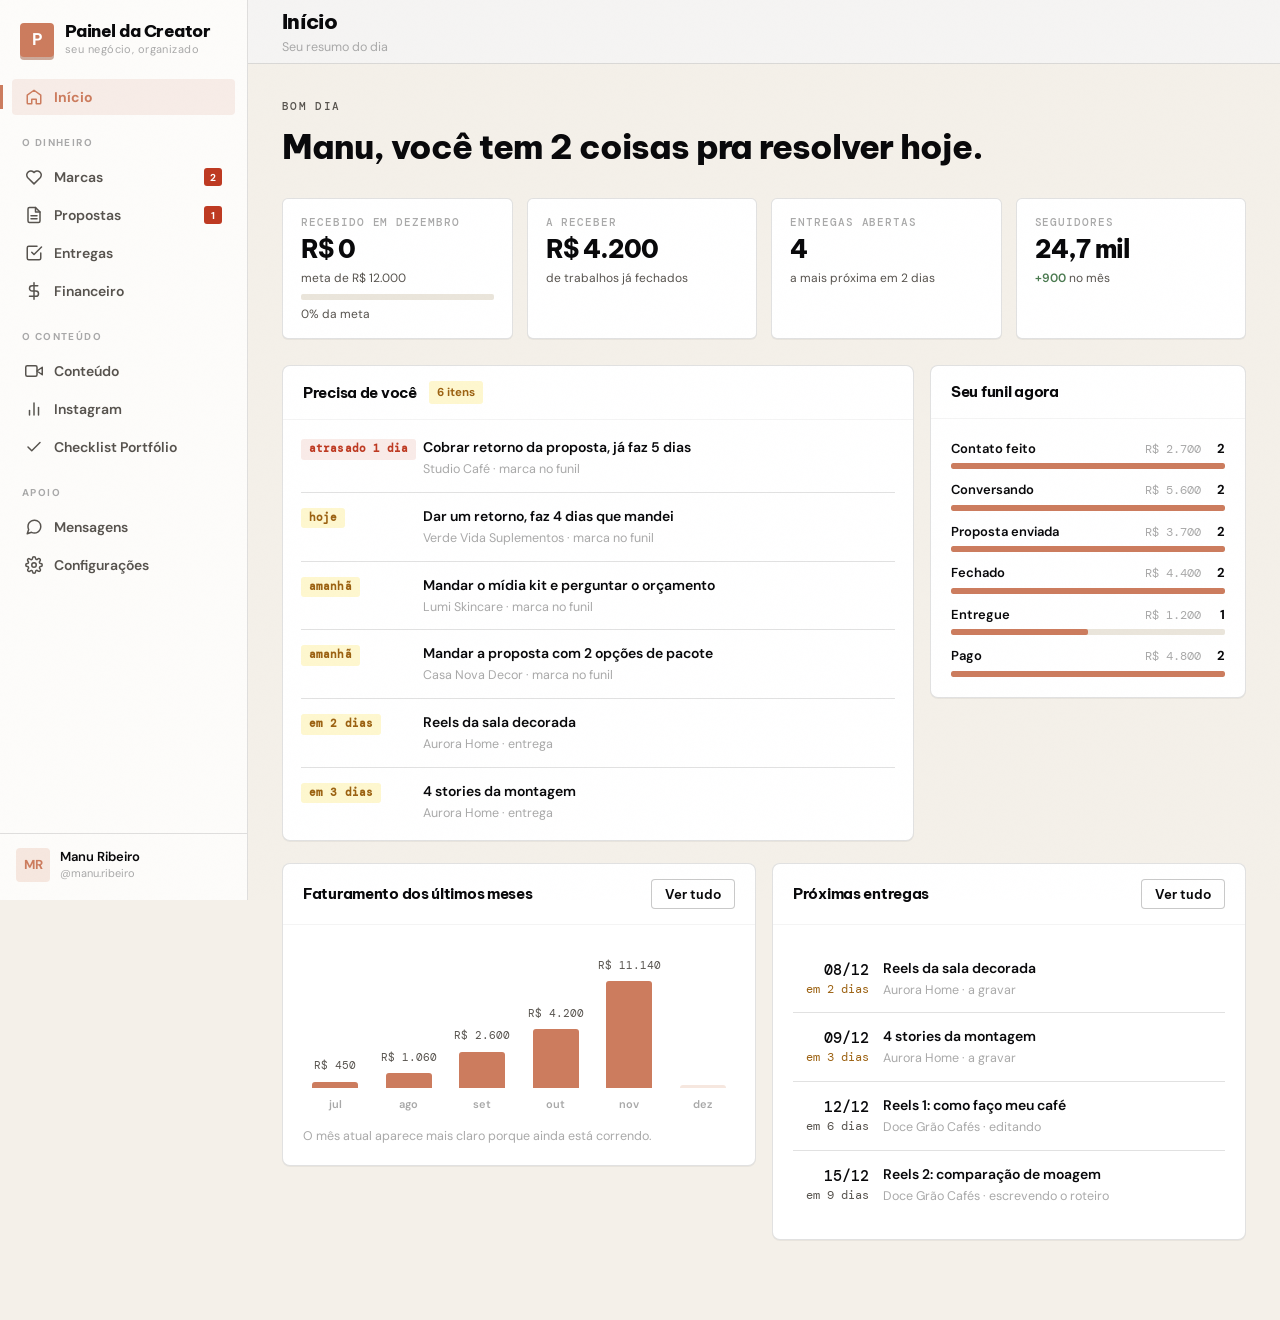
==== commit 7210e240: "Cores e fontes agora são as da página de vendas da Imersão Sai a linguagem do MeuManager e entra a d" ====
--- a/index.html
+++ b/index.html
@@ -6,10 +6,10 @@
     <title>Painel da Creator</title>
     <meta name="description" content="O painel que organiza a carreira de uma creator: marcas, propostas, entregas, conteúdo, números e dinheiro num lugar só.">
     <meta name="robots" content="noindex">
-    <link rel="icon" href="data:image/svg+xml,<svg xmlns='http://www.w3.org/2000/svg' viewBox='0 0 100 100'><rect width='100' height='100' rx='22' fill='%23C8441A'/><text y='72' x='50' text-anchor='middle' font-size='58' font-family='system-ui,sans-serif' font-weight='700' fill='white'>P</text></svg>">
+    <link rel="icon" href="data:image/svg+xml,<svg xmlns='http://www.w3.org/2000/svg' viewBox='0 0 100 100'><rect width='100' height='100' rx='6' fill='%23CC7C5E'/><text y='72' x='50' text-anchor='middle' font-size='58' font-family='system-ui,sans-serif' font-weight='700' fill='white'>P</text></svg>">
     <link rel="preconnect" href="https://fonts.googleapis.com">
     <link rel="preconnect" href="https://fonts.gstatic.com" crossorigin>
-    <link href="https://fonts.googleapis.com/css2?family=Geist:wght@400;500;600;700;800&family=DM+Mono:wght@400;500&display=swap" rel="stylesheet">
+    <link href="https://fonts.googleapis.com/css2?family=Be+Vietnam+Pro:wght@600;700;800&family=DM+Sans:opsz,wght@9..40,400;9..40,500;9..40,700&family=DM+Mono:wght@400;500&display=swap" rel="stylesheet">
     <link rel="stylesheet" href="css/app.css">
 </head>
 <body>
--- a/css/app.css
+++ b/css/app.css
@@ -1,61 +1,62 @@
 /* ==========================================================================
    Painel da Creator · design system
-   Mesma linguagem do MeuManager: laranja #C8441A, fundo cinza frio,
-   Geist, cartões de vidro (branco translúcido + blur) e cantos grandes.
+   Mesma linguagem de imersao.laradam.com: papel creme, terracota,
+   Be Vietnam Pro nos títulos, DM Mono nos rótulos, cantos quase retos
+   e sombra dura (sem desfoque) nos botões.
    ========================================================================== */
 
 :root {
-    /* superfícies · cinza frio do MeuManager, com o branco nos cards */
-    --bg: #F5F5F7;
+    /* mesma paleta de imersao.laradam.com */
+    --bg: #F4F0E9;              /* papel */
     --surface: #FFFFFF;
-    --surface-2: #FAFAFA;
-    --warm: #EFEFF2;
-    --vidro: rgba(255, 255, 255, 0.72);
-    --vidro-forte: rgba(255, 255, 255, 0.86);
+    --surface-2: #FBF9F5;       /* quase branco */
+    --warm: #EAE5DB;            /* papel 2 */
+    --manteiga: #FEF7CF;        /* marca-texto */
 
     /* texto */
-    --ink: #121212;
-    --soft: #6E6E73;
-    --muted: #9B9BA1;
-
-    /* marca · laranja do MeuManager */
-    --accent: #C8441A;
-    --accent-dark: #A3360F;
-    --accent-light: #E06340;
-    --accent-glow: rgba(200, 68, 26, 0.09);
-    --accent-tint: #FFF0E8;
-    --accent-texto: #6B2510;   /* texto sobre fundo laranja claro */
+    --ink: #09090B;             /* tinta */
+    --soft: #57534E;            /* tinta 2 */
+    --muted: #A9A9A9;
+
+    /* marca */
+    --accent: #CC7C5E;          /* terra */
+    --accent-dark: #9C563B;     /* terra tinta */
+    --accent-light: #DCA089;
+    --accent-glow: rgba(204, 124, 94, 0.12);
+    --accent-tint: #F6E7DF;
+    --accent-texto: #7E4229;
+    --vermelho: #BE3A22;
 
     /* traços */
-    --border: #E8E8EC;
-    --border-strong: #DBDBE1;
-    --borda-vidro: rgba(255, 255, 255, 0.7);
+    --border: rgba(9, 9, 11, 0.12);
+    --border-strong: rgba(9, 9, 11, 0.22);
 
     /* estados */
-    --ok: #2D7A4F;
-    --ok-bg: rgba(45, 122, 79, 0.10);
-    --warn: #B45309;
-    --warn-bg: rgba(245, 158, 11, 0.15);
-    --danger: #DC2626;
-    --danger-bg: rgba(220, 38, 38, 0.09);
-    --info: #3B82F6;
-    --info-bg: rgba(59, 130, 246, 0.10);
-
-    /* forma · cantos grandes e pílulas */
-    --r-sm: 12px;
-    --r: 16px;
-    --r-lg: 24px;
-    --r-pill: 100px;
-
-    /* sombra de vidro: camadas suaves e neutras, com brilho no topo */
-    --brilho: inset 0 1px 0 0 rgba(255, 255, 255, 0.5);
-    --sh-xs: 0 1px 3px rgba(0, 0, 0, 0.03);
-    --sh-sm: 0 1px 4px rgba(0, 0, 0, 0.03), 0 2px 12px rgba(0, 0, 0, 0.04);
-    --sh-md: 0 2px 8px rgba(0, 0, 0, 0.04), 0 4px 20px rgba(0, 0, 0, 0.06);
-    --sh-lg: 0 8px 32px rgba(0, 0, 0, 0.13), 0 2px 8px rgba(0, 0, 0, 0.06);
+    --ok: #4B7A50;
+    --ok-bg: rgba(75, 122, 80, 0.12);
+    --warn: #9C6212;
+    --warn-bg: #FEF7CF;
+    --danger: #BE3A22;
+    --danger-bg: rgba(190, 58, 34, 0.10);
+    --info: #4A6A82;
+    --info-bg: rgba(74, 106, 130, 0.10);
+
+    /* forma · cantos quase retos, como na página de vendas */
+    --r-sm: 4px;
+    --r: 6px;
+    --r-lg: 8px;
+    --r-pill: 3px;
+
+    /* sombra dura, sem desfoque, empilhada no tom da marca */
+    --sh-dura: 0 3px 0 rgba(156, 86, 59, 0.5);
+    --sh-xs: 0 1px 0 rgba(9, 9, 11, 0.05);
+    --sh-sm: 0 1px 2px rgba(9, 9, 11, 0.06);
+    --sh-md: 0 2px 10px rgba(9, 9, 11, 0.08);
+    --sh-lg: 0 18px 44px rgba(9, 9, 11, 0.18);
 
     --sidebar-w: 248px;
     --topbar-h: 64px;
+    --grao: url("data:image/svg+xml,%3Csvg xmlns='http://www.w3.org/2000/svg' width='180' height='180'%3E%3Cfilter id='n'%3E%3CfeTurbulence type='fractalNoise' baseFrequency='0.9' numOctaves='3' stitchTiles='stitch'/%3E%3C/filter%3E%3Crect width='180' height='180' filter='url(%23n)' opacity='0.4'/%3E%3C/svg%3E");
 }
 
 * { box-sizing: border-box; }
@@ -68,18 +69,15 @@
 
 body {
     background: var(--bg);
-    background-image:
-        radial-gradient(760px 420px at 12% -6%, rgba(200, 68, 26, 0.07), transparent 62%),
-        radial-gradient(680px 380px at 92% 4%, rgba(200, 68, 26, 0.045), transparent 60%);
-    background-attachment: fixed;
+    font-feature-settings: 'kern';
     color: var(--ink);
-    font-family: 'Geist', -apple-system, BlinkMacSystemFont, system-ui, sans-serif;
-    font-size: 14.5px;
+    font-family: 'DM Sans', system-ui, -apple-system, sans-serif;
+    font-size: 15px;
     line-height: 1.5;
     -webkit-font-smoothing: antialiased;
 }
 
-h1, h2, h3, h4 { margin: 0; font-weight: 700; letter-spacing: -0.022em; }
+h1, h2, h3, h4 { margin: 0; font-family: 'Be Vietnam Pro', system-ui, sans-serif; font-weight: 700; letter-spacing: -0.02em; }
 
 button, input, select, textarea { font-family: inherit; font-size: inherit; color: inherit; }
 
@@ -88,14 +86,15 @@
 ::selection { background: var(--accent-tint); }
 
 /* ---------- tipografia utilitária ---------- */
-.serif, .display { font-weight: 700; letter-spacing: -0.03em; }
+.serif, .display { font-family: 'Be Vietnam Pro', system-ui, sans-serif; font-weight: 800; letter-spacing: -0.03em; }
 .mono { font-family: 'DM Mono', ui-monospace, monospace; font-feature-settings: 'tnum'; }
 .eyebrow {
+    font-family: 'DM Mono', monospace;
     font-size: 11px;
-    font-weight: 700;
+    font-weight: 500;
     letter-spacing: 0.12em;
     text-transform: uppercase;
-    color: var(--muted);
+    color: var(--soft);
 }
 .dim { color: var(--soft); }
 .muted { color: var(--muted); }
@@ -105,14 +104,24 @@
    ========================================================================== */
 
 .shell { display: flex; min-height: 100vh; }
+
+/* grão de papel, igual ao da página de vendas */
+body::after {
+    content: '';
+    position: fixed;
+    inset: 0;
+    background-image: var(--grao);
+    opacity: 0.035;
+    pointer-events: none;
+    z-index: 999;
+    mix-blend-mode: multiply;
+}
 
 /* ---------- sidebar ---------- */
 .sidebar {
     width: var(--sidebar-w);
     flex-shrink: 0;
     background: rgba(255, 255, 255, 0.78);
-    backdrop-filter: blur(20px) saturate(180%);
-    -webkit-backdrop-filter: blur(20px) saturate(180%);
     border-right: 1px solid var(--border);
     display: flex;
     flex-direction: column;
@@ -132,9 +141,9 @@
 .brand-mark {
     width: 34px;
     height: 34px;
-    border-radius: 11px;
-    background: linear-gradient(135deg, var(--accent), #A3521F);
-    box-shadow: 0 2px 8px rgba(200, 68, 26, 0.28);
+    border-radius: var(--r-sm);
+    background: var(--accent);
+    box-shadow: var(--sh-dura);
     color: #fff;
     display: grid;
     place-items: center;
@@ -145,11 +154,11 @@
 }
 
 .brand-name {
-    font-weight: 700;
+    font-family: 'Be Vietnam Pro', system-ui, sans-serif;
     font-size: 17px;
-    font-weight: 700;
+    font-weight: 800;
     line-height: 1.1;
-    letter-spacing: -0.02em;
+    letter-spacing: -0.03em;
 }
 .brand-sub { font-size: 11px; color: var(--muted); letter-spacing: 0.04em; }
 
@@ -182,7 +191,7 @@
     padding: 9px 13px;
     border: none;
     background: none;
-    border-radius: var(--r-pill);
+    border-radius: var(--r-sm);
     font-size: 14px;
     font-weight: 600;
     color: var(--soft);
@@ -194,19 +203,28 @@
 .nav-item svg { width: 18px; height: 18px; flex-shrink: 0; }
 .nav-item:hover { background: var(--surface-2); color: var(--ink); }
 .nav-item.active { background: var(--accent-glow); color: var(--accent); }
-.nav-item.active { font-weight: 600; }
+.nav-item.active { font-weight: 700; }
+.nav-item.active::before {
+    content: '';
+    position: absolute;
+    left: -12px;
+    top: 6px;
+    bottom: 6px;
+    width: 3px;
+    background: var(--accent);
+}
 .nav-item:focus-visible { outline: 2px solid var(--accent); outline-offset: 2px; }
 
 .nav-badge {
     margin-left: auto;
-    background: var(--accent);
+    background: var(--vermelho);
     color: #fff;
     font-size: 10px;
     font-weight: 700;
     min-width: 18px;
     height: 18px;
     padding: 0 5px;
-    border-radius: 9px;
+    border-radius: 3px;
     display: grid;
     place-items: center;
 }
@@ -221,7 +239,7 @@
 .me { display: flex; align-items: center; gap: 10px; }
 .me-avatar {
     width: 34px; height: 34px;
-    border-radius: 50%;
+    border-radius: var(--r-sm);
     background: var(--accent-tint);
     color: var(--accent);
     display: grid; place-items: center;
@@ -238,8 +256,6 @@
     height: var(--topbar-h);
     flex-shrink: 0;
     background: rgba(245, 245, 247, 0.72);
-    backdrop-filter: blur(18px) saturate(180%);
-    -webkit-backdrop-filter: blur(18px) saturate(180%);
     border-bottom: 1px solid var(--border);
     display: flex;
     align-items: center;
@@ -261,7 +277,7 @@
 }
 .menu-btn svg { width: 18px; height: 18px; display: block; }
 
-.page-title { font-weight: 700; font-size: 21px; letter-spacing: -0.02em; }
+.page-title { font-family: 'Be Vietnam Pro', system-ui, sans-serif; font-weight: 800; font-size: 21px; letter-spacing: -0.03em; }
 .page-hint { font-size: 12.5px; color: var(--muted); margin-top: 1px; }
 
 .topbar-actions { margin-left: auto; display: flex; align-items: center; gap: 9px; }
@@ -313,20 +329,18 @@
     margin-bottom: 14px;
     flex-wrap: wrap;
 }
-.section-head h2 { font-weight: 700; font-size: 19px; letter-spacing: -0.02em; }
+.section-head h2 { font-family: 'Be Vietnam Pro', system-ui, sans-serif; font-weight: 800; font-size: 19px; letter-spacing: -0.03em; }
 .section-head p { margin: 2px 0 0; font-size: 13px; color: var(--soft); }
 .section-head .spacer { margin-left: auto; }
 
 .panel {
-    background: var(--vidro);
-    backdrop-filter: blur(18px) saturate(180%);
-    -webkit-backdrop-filter: blur(18px) saturate(180%);
-    border: 1px solid var(--borda-vidro);
+    background: var(--surface);
+    border: 1px solid var(--border);
     border-radius: var(--r-lg);
-    box-shadow: var(--sh-sm), var(--brilho);
+    box-shadow: var(--sh-xs);
     transition: box-shadow 0.25s ease;
 }
-.panel:hover { box-shadow: var(--sh-md), var(--brilho); }
+.panel:hover { box-shadow: var(--sh-sm); }
 .panel-head {
     padding: 15px 20px;
     border-bottom: 1px solid rgba(0, 0, 0, 0.045);
@@ -353,20 +367,19 @@
     gap: 14px;
 }
 .stat {
-    background: var(--vidro);
-    backdrop-filter: blur(16px) saturate(180%);
-    -webkit-backdrop-filter: blur(16px) saturate(180%);
-    border: 1px solid var(--borda-vidro);
+    background: var(--surface);
+    border: 1px solid var(--border);
     border-radius: var(--r);
     padding: 16px 18px 15px;
-    box-shadow: var(--sh-sm), var(--brilho);
+    box-shadow: var(--sh-xs);
     transition: box-shadow 0.2s ease, transform 0.2s ease;
 }
-.stat:hover { box-shadow: var(--sh-md), var(--brilho); transform: translateY(-1px); }
+.stat:hover { box-shadow: var(--sh-sm); transform: translateY(-1px); }
 .stat-label {
-    font-size: 11px;
-    font-weight: 600;
-    letter-spacing: 0.06em;
+    font-family: 'DM Mono', monospace;
+    font-size: 10.5px;
+    font-weight: 500;
+    letter-spacing: 0.09em;
     text-transform: uppercase;
     color: var(--muted);
     display: flex;
@@ -374,8 +387,9 @@
     gap: 6px;
 }
 .stat-value {
+    font-family: 'Be Vietnam Pro', system-ui, sans-serif;
     font-size: 25px;
-    font-weight: 700;
+    font-weight: 800;
     letter-spacing: -0.035em;
     margin-top: 6px;
     line-height: 1.1;
@@ -392,11 +406,10 @@
     justify-content: center;
     gap: 7px;
     padding: 9px 16px;
-    border-radius: var(--r-pill);
-    border: 1px solid var(--border);
-    background: var(--vidro-forte);
-    backdrop-filter: blur(8px);
-    -webkit-backdrop-filter: blur(8px);
+    border-radius: var(--r-sm);
+    border: 1px solid var(--border-strong);
+    background: var(--surface);
+    font-family: 'Be Vietnam Pro', system-ui, sans-serif;
     color: var(--ink);
     font-size: 13.5px;
     font-weight: 600;
@@ -405,7 +418,7 @@
     white-space: nowrap;
 }
 .btn svg { width: 16px; height: 16px; }
-.btn:hover { background: #fff; border-color: var(--border-strong); box-shadow: var(--sh-xs); }
+.btn:hover { background: var(--surface-2); border-color: var(--ink); }
 .btn:active { transform: translateY(1px); }
 .btn:focus-visible { outline: 2px solid var(--accent); outline-offset: 2px; }
 
@@ -413,8 +426,10 @@
     background: var(--accent);
     border-color: var(--accent);
     color: #fff;
+    box-shadow: var(--sh-dura);
 }
 .btn-primary:hover { background: var(--accent-dark); border-color: var(--accent-dark); }
+.btn-primary:active { transform: translateY(2px); box-shadow: 0 1px 0 rgba(156, 86, 59, 0.5); }
 
 .btn-ghost { border-color: transparent; background: transparent; color: var(--soft); }
 .btn-ghost:hover { background: var(--surface-2); color: var(--ink); border-color: transparent; }
@@ -428,7 +443,7 @@
 .icon-btn {
     width: 32px; height: 32px;
     display: grid; place-items: center;
-    border-radius: 50%;
+    border-radius: var(--r-sm);
     border: 1px solid transparent;
     background: none;
     color: var(--soft);
@@ -443,8 +458,8 @@
     display: inline-flex;
     align-items: center;
     gap: 5px;
-    padding: 3px 9px;
-    border-radius: 999px;
+    padding: 3px 8px;
+    border-radius: 3px;
     font-size: 11.5px;
     font-weight: 700;
     letter-spacing: 0.01em;
@@ -464,9 +479,10 @@
 table.data { width: 100%; border-collapse: collapse; font-size: 14px; }
 table.data th {
     text-align: left;
-    font-size: 11px;
-    font-weight: 600;
-    letter-spacing: 0.05em;
+    font-family: 'DM Mono', monospace;
+    font-size: 10.5px;
+    font-weight: 500;
+    letter-spacing: 0.08em;
     text-transform: uppercase;
     color: var(--muted);
     padding: 11px 16px;
@@ -549,12 +565,10 @@
 
 .chips { display: flex; gap: 6px; flex-wrap: wrap; }
 .chip {
-    padding: 7px 14px;
-    border-radius: var(--r-pill);
-    border: 1px solid var(--border);
-    background: var(--vidro-forte);
-    backdrop-filter: blur(8px);
-    -webkit-backdrop-filter: blur(8px);
+    padding: 7px 13px;
+    border-radius: var(--r-sm);
+    border: 1px solid var(--border-strong);
+    background: var(--surface);
     font-size: 12.5px;
     font-weight: 600;
     color: var(--soft);
@@ -577,10 +591,8 @@
 }
 .col {
     background: rgba(255, 255, 255, 0.42);
-    border: 1px solid var(--borda-vidro);
+    border: 1px solid var(--border);
     border-radius: var(--r-lg);
-    backdrop-filter: blur(10px);
-    -webkit-backdrop-filter: blur(10px);
     display: flex;
     flex-direction: column;
     min-height: 130px;
@@ -596,12 +608,13 @@
 .col-head h4 { font-size: 12.5px; letter-spacing: 0.02em; }
 .col-count {
     margin-left: auto;
+    font-family: 'DM Mono', monospace;
     font-size: 11px;
-    font-weight: 700;
-    color: var(--muted);
+    font-weight: 500;
+    color: var(--soft);
     background: var(--surface);
     border: 1px solid var(--border);
-    border-radius: 999px;
+    border-radius: 3px;
     padding: 1px 7px;
 }
 .col-total {
@@ -619,17 +632,15 @@
 }
 
 .card {
-    background: var(--vidro-forte);
-    backdrop-filter: blur(12px);
-    -webkit-backdrop-filter: blur(12px);
-    border: 1px solid var(--borda-vidro);
-    border-radius: 14px;
+    background: var(--surface);
+    border: 1px solid var(--border);
+    border-radius: var(--r);
     padding: 13px 14px;
     cursor: grab;
-    box-shadow: var(--sh-xs), var(--brilho);
+    box-shadow: var(--sh-xs);
     transition: box-shadow 0.16s, transform 0.16s, border-color 0.16s;
 }
-.card:hover { box-shadow: var(--sh-md), var(--brilho); transform: translateY(-2px); }
+.card:hover { box-shadow: var(--sh-sm); transform: translateY(-2px); }
 .card:active { cursor: grabbing; }
 .card.dragging { opacity: 0.45; transform: rotate(1.4deg) scale(0.98); }
 .card-top { display: flex; align-items: flex-start; gap: 8px; }
@@ -645,7 +656,7 @@
 .card-money { font-family: 'DM Mono', monospace; font-size: 13.5px; font-weight: 500; }
 .card-avatar {
     width: 28px; height: 28px;
-    border-radius: 8px;
+    border-radius: 4px;
     background: var(--accent-tint);
     color: var(--accent);
     display: grid; place-items: center;
@@ -668,7 +679,7 @@
 .check-box {
     width: 19px; height: 19px;
     border: 1.5px solid var(--border-strong);
-    border-radius: 7px;
+    border-radius: 4px;
     flex-shrink: 0;
     margin-top: 1px;
     display: grid;
@@ -689,25 +700,23 @@
 .progress {
     height: 6px;
     background: var(--warm);
-    border-radius: 999px;
+    border-radius: 2px;
     overflow: hidden;
 }
 .progress > span {
     display: block;
     height: 100%;
     background: var(--accent);
-    border-radius: 999px;
+    border-radius: 2px;
     transition: width 0.5s cubic-bezier(0.16, 1, 0.3, 1);
 }
 
 /* ---------- blocos copiáveis (roteiros, mensagens) ---------- */
 .snippet {
-    border: 1px solid var(--borda-vidro);
+    border: 1px solid var(--border);
     border-radius: var(--r-lg);
-    background: var(--vidro);
-    backdrop-filter: blur(16px) saturate(180%);
-    -webkit-backdrop-filter: blur(16px) saturate(180%);
-    box-shadow: var(--sh-xs), var(--brilho);
+    background: var(--surface);
+    box-shadow: var(--sh-xs);
     overflow: hidden;
 }
 .snippet-head {
@@ -728,8 +737,8 @@
     color: var(--ink);
 }
 .snippet-body .ph {
-    background: var(--accent-tint);
-    color: var(--accent-texto);
+    background: var(--manteiga);
+    color: #6B5310;
     padding: 1px 5px;
     border-radius: 5px;
     font-weight: 600;
@@ -760,7 +769,6 @@
     position: fixed;
     inset: 0;
     background: rgba(33, 29, 26, 0.42);
-    backdrop-filter: blur(3px);
     z-index: 100;
     display: flex;
     align-items: flex-start;
@@ -773,11 +781,9 @@
 
 .modal {
     background: rgba(255, 255, 255, 0.94);
-    backdrop-filter: blur(24px) saturate(180%);
-    -webkit-backdrop-filter: blur(24px) saturate(180%);
-    border: 1px solid var(--borda-vidro);
-    border-radius: 26px;
-    box-shadow: var(--sh-lg), var(--brilho);
+    border: 1px solid var(--border);
+    border-radius: var(--r-lg);
+    box-shadow: var(--sh-lg);
     width: 100%;
     max-width: 560px;
     animation: modalIn 0.26s cubic-bezier(0.16, 1, 0.3, 1);
@@ -795,7 +801,7 @@
     align-items: flex-start;
     gap: 12px;
 }
-.modal-head h3 { font-weight: 700; font-size: 18px; letter-spacing: -0.02em; }
+.modal-head h3 { font-family: 'Be Vietnam Pro', system-ui, sans-serif; font-weight: 800; font-size: 18px; letter-spacing: -0.03em; }
 .modal-head p { margin: 3px 0 0; font-size: 13px; color: var(--soft); }
 .modal-body { padding: 22px 24px; }
 .modal-foot {
@@ -821,11 +827,9 @@
 }
 .toast {
     background: rgba(18, 18, 18, 0.92);
-    backdrop-filter: blur(12px);
-    -webkit-backdrop-filter: blur(12px);
     color: #fff;
     padding: 11px 18px;
-    border-radius: var(--r-pill);
+    border-radius: var(--r-sm);
     font-size: 13.5px;
     font-weight: 600;
     box-shadow: var(--sh-lg);
@@ -856,7 +860,7 @@
     width: 100%;
     max-width: 46px;
     background: var(--accent);
-    border-radius: 6px 6px 3px 3px;
+    border-radius: 3px 3px 0 0;
     min-height: 3px;
     position: relative;
     transition: height 0.7s cubic-bezier(0.16, 1, 0.3, 1), background 0.15s;
@@ -928,7 +932,7 @@
 .note b { font-weight: 700; }
 .note.info { background: var(--info-bg); color: var(--info); }
 .note.ok { background: var(--ok-bg); color: var(--ok); }
-.note.accent { background: var(--accent-tint); color: var(--accent-texto); }
+.note.accent { background: var(--manteiga); color: #6B5310; }
 
 /* ---------- sub navegação ---------- */
 .subnav {
@@ -936,33 +940,27 @@
     gap: 5px;
     margin-bottom: 22px;
     overflow-x: auto;
-    padding: 5px;
-    background: rgba(255, 255, 255, 0.5);
-    border: 1px solid var(--borda-vidro);
-    border-radius: var(--r-pill);
-    backdrop-filter: blur(12px);
-    -webkit-backdrop-filter: blur(12px);
-    width: fit-content;
-    max-width: 100%;
+    padding: 0;
+    border-bottom: 1px solid var(--border);
+    width: 100%;
 }
 .subnav button {
-    padding: 9px 16px;
+    padding: 11px 15px;
     border: none;
     background: none;
-    border-radius: var(--r-pill);
+    border-bottom: 2px solid transparent;
+    margin-bottom: -1px;
     font-size: 13.5px;
-    font-weight: 500;
+    font-weight: 600;
     color: var(--soft);
     cursor: pointer;
     white-space: nowrap;
-    transition: all 0.2s ease;
-}
-.subnav button:hover { color: var(--ink); background: rgba(255, 255, 255, 0.7); }
+    transition: color 0.15s ease, border-color 0.15s ease;
+}
+.subnav button:hover { color: var(--ink); }
 .subnav button.on {
-    background: #fff;
-    color: var(--ink);
-    font-weight: 600;
-    box-shadow: var(--sh-xs);
+    color: var(--accent-dark);
+    border-bottom-color: var(--accent);
 }
 .subnav button:focus-visible { outline: 2px solid var(--accent); outline-offset: 1px; }
 
@@ -1057,11 +1055,9 @@
     position: relative;
     padding: 28px 30px 26px;
     border-radius: var(--r-lg);
-    background: var(--vidro);
-    backdrop-filter: blur(18px) saturate(180%);
-    -webkit-backdrop-filter: blur(18px) saturate(180%);
-    border: 1px solid var(--borda-vidro);
-    box-shadow: var(--sh-sm), var(--brilho);
+    background: var(--surface);
+    border: 1px solid var(--border);
+    box-shadow: var(--sh-xs);
     overflow: hidden;
     margin-bottom: 22px;
 }
@@ -1076,9 +1072,10 @@
     user-select: none;
 }
 .hero h2 {
-    font-weight: 700;
+    font-family: 'Be Vietnam Pro', system-ui, sans-serif;
+    font-weight: 800;
     font-size: clamp(22px, 2.6vw, 29px);
-    letter-spacing: -0.03em;
+    letter-spacing: -0.035em;
     position: relative;
 }
 .hero p {
@@ -1095,11 +1092,10 @@
     display: inline-flex;
     align-items: center;
     gap: 6px;
-    background: var(--vidro-forte);
-    backdrop-filter: blur(8px);
-    -webkit-backdrop-filter: blur(8px);
-    border: 1px solid var(--borda-vidro);
-    border-radius: var(--r-pill);
+    font-family: 'DM Mono', monospace;
+    background: var(--surface);
+    border: 1px solid var(--border);
+    border-radius: var(--r-sm);
     padding: 7px 15px;
     font-size: 13px;
     color: var(--soft);
@@ -1117,7 +1113,7 @@
 }
 .filtros .search { max-width: 320px; }
 .filtros .search input {
-    border-radius: 999px;
+    border-radius: var(--r-sm);
     padding-top: 11px;
     padding-bottom: 11px;
     box-shadow: var(--sh-xs);
@@ -1129,12 +1125,10 @@
     display: inline-flex;
     align-items: center;
     gap: 8px;
-    padding: 11px 17px;
-    border-radius: var(--r-pill);
-    border: 1px solid var(--border);
-    background: var(--vidro-forte);
-    backdrop-filter: blur(8px);
-    -webkit-backdrop-filter: blur(8px);
+    padding: 10px 15px;
+    border-radius: var(--r-sm);
+    border: 1px solid var(--border-strong);
+    background: var(--surface);
     font-size: 13.5px;
     font-weight: 600;
     cursor: pointer;
@@ -1154,10 +1148,8 @@
     left: 0;
     min-width: 220px;
     background: rgba(255, 255, 255, 0.96);
-    backdrop-filter: blur(20px) saturate(180%);
-    -webkit-backdrop-filter: blur(20px) saturate(180%);
-    border: 1px solid var(--borda-vidro);
-    border-radius: 18px;
+    border: 1px solid var(--border);
+    border-radius: var(--r-lg);
     box-shadow: var(--sh-lg);
     padding: 7px;
     z-index: 50;
@@ -1177,7 +1169,7 @@
     padding: 10px 14px;
     border: none;
     background: none;
-    border-radius: 12px;
+    border-radius: var(--r-sm);
     font-size: 14px;
     font-weight: 600;
     color: var(--soft);
@@ -1197,12 +1189,10 @@
 }
 
 .ref-card {
-    box-shadow: var(--sh-xs), var(--brilho);
-    background: var(--vidro);
-    backdrop-filter: blur(16px) saturate(180%);
-    -webkit-backdrop-filter: blur(16px) saturate(180%);
-    border: 1px solid var(--borda-vidro);
-    border-radius: 20px;
+    box-shadow: var(--sh-xs);
+    background: var(--surface);
+    border: 1px solid var(--border);
+    border-radius: var(--r-lg);
     overflow: hidden;
     cursor: pointer;
     transition: transform 0.2s cubic-bezier(0.16, 1, 0.3, 1), box-shadow 0.2s, border-color 0.2s;
@@ -1214,7 +1204,7 @@
     color: inherit;
     width: 100%;
 }
-.ref-card:hover { transform: translateY(-3px); box-shadow: var(--sh-md), var(--brilho); }
+.ref-card:hover { transform: translateY(-3px); box-shadow: var(--sh-sm); }
 .ref-card:focus-visible { outline: 2px solid var(--accent); outline-offset: 3px; }
 
 .ref-capa {
@@ -1238,8 +1228,7 @@
     top: 11px;
     left: 11px;
     background: rgba(255, 255, 255, 0.94);
-    backdrop-filter: blur(6px);
-    border-radius: 999px;
+    border-radius: 3px;
     padding: 5px 11px;
     font-size: 11.5px;
     font-weight: 700;
@@ -1252,9 +1241,8 @@
     right: 11px;
     width: 34px;
     height: 34px;
-    border-radius: 50%;
+    border-radius: 3px;
     background: rgba(255, 255, 255, 0.94);
-    backdrop-filter: blur(6px);
     display: grid;
     place-items: center;
     box-shadow: var(--sh-sm);
@@ -1267,9 +1255,9 @@
     position: absolute;
     bottom: 13px;
     left: 11px;
-    background: rgba(33, 29, 26, 0.72);
+    background: rgba(9, 9, 11, 0.78);
     color: #fff;
-    border-radius: 999px;
+    border-radius: 3px;
     padding: 3px 9px;
     font-size: 11px;
     font-weight: 600;
@@ -1318,18 +1306,16 @@
 
 /* ---------- seções do checklist ---------- */
 .cl-sec {
-    background: var(--vidro);
-    backdrop-filter: blur(16px) saturate(180%);
-    -webkit-backdrop-filter: blur(16px) saturate(180%);
-    border: 1px solid var(--borda-vidro);
-    border-radius: 20px;
-    box-shadow: var(--sh-xs), var(--brilho);
+    background: var(--surface);
+    border: 1px solid var(--border);
+    border-radius: var(--r-lg);
+    box-shadow: var(--sh-xs);
     overflow: hidden;
     margin-bottom: 14px;
     transition: border-color 0.18s, box-shadow 0.18s;
 }
-.cl-sec:hover { box-shadow: var(--sh-sm), var(--brilho); }
-.cl-sec.aberta { box-shadow: var(--sh-md), var(--brilho); }
+.cl-sec:hover { box-shadow: var(--sh-xs); }
+.cl-sec.aberta { box-shadow: var(--sh-sm); }
 
 .cl-head {
     display: flex;
@@ -1350,7 +1336,7 @@
 .cl-emoji {
     width: 46px;
     height: 46px;
-    border-radius: 15px;
+    border-radius: var(--r);
     background: var(--accent-tint);
     display: grid;
     place-items: center;
@@ -1400,16 +1386,15 @@
     align-items: center;
     gap: 26px;
     flex-wrap: wrap;
-    background: var(--vidro);
-    backdrop-filter: blur(18px) saturate(180%);
-    -webkit-backdrop-filter: blur(18px) saturate(180%);
-    border: 1px solid var(--borda-vidro);
+    background: var(--surface);
+    border: 1px solid var(--border);
     border-radius: var(--r-lg);
-    box-shadow: var(--sh-sm), var(--brilho);
+    box-shadow: var(--sh-xs);
     padding: 26px 30px;
     margin-bottom: 22px;
 }
 .placar-num {
+    font-family: 'Be Vietnam Pro', system-ui, sans-serif;
     font-weight: 800;
     font-size: clamp(38px, 5vw, 52px);
     line-height: 1;
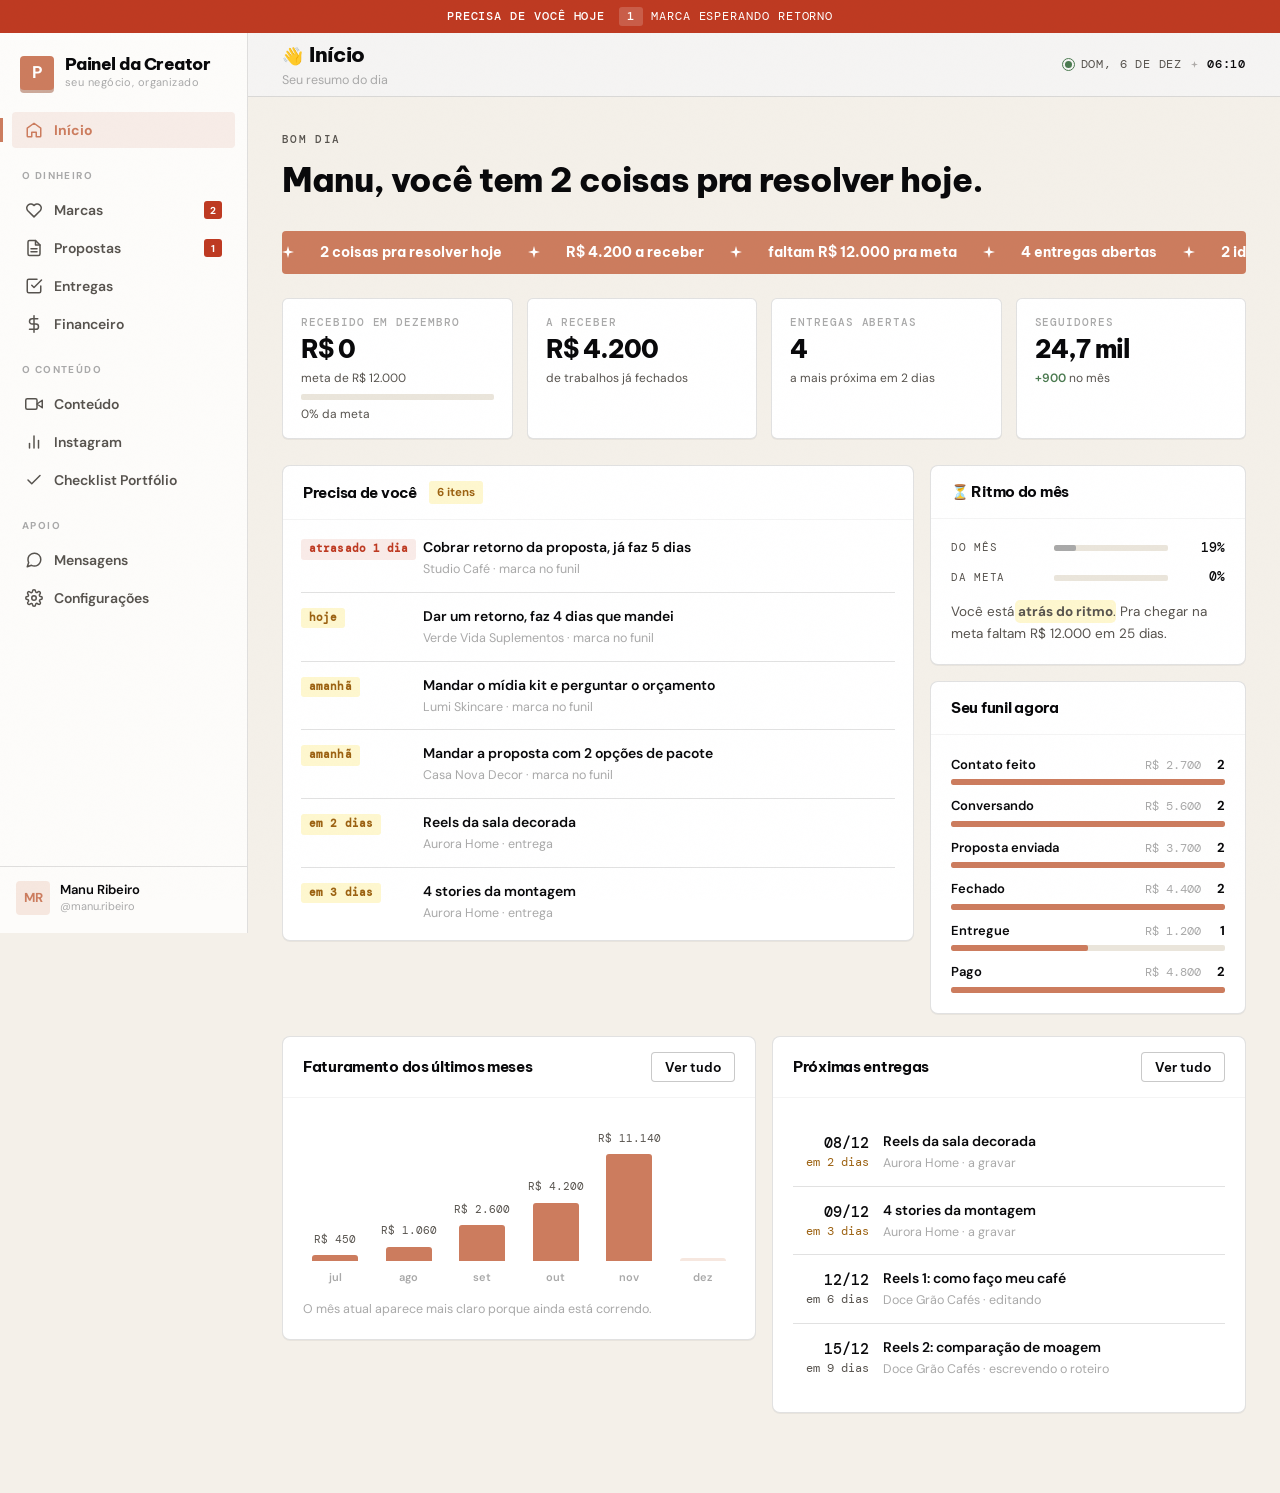
==== commit dfa0b6a1: "Detalhes que faltavam: barra de urgência, relógio, faixa e comemoração Barra vermelha no topo igual " ====
--- a/index.html
+++ b/index.html
@@ -13,6 +13,8 @@
     <link rel="stylesheet" href="css/app.css">
 </head>
 <body>
+
+<button class="urgente" id="barraUrgente" type="button" hidden></button>
 
 <div class="shell">
 
@@ -51,13 +53,22 @@
                 <div class="page-title" id="pageTitle">Início</div>
                 <div class="page-hint" id="pageHint"></div>
             </div>
-            <div class="topbar-actions" id="topbarActions"></div>
+            <div class="topbar-actions" id="topbarActions">
+                <div class="relogio" id="relogio">
+                    <span class="pulso"></span>
+                    <span class="data" id="relogioData"></span>
+                    <span class="estrela" style="width:7px;height:7px;opacity:.45"></span>
+                    <span class="hora" id="relogioHora"></span>
+                </div>
+            </div>
         </header>
 
         <div class="view" id="view"></div>
     </main>
 
 </div>
+
+<canvas id="confete"></canvas>
 
 <script src="js/ui.js"></script>
 <script src="js/seed.js"></script>
--- a/css/app.css
+++ b/css/app.css
@@ -1462,3 +1462,153 @@
 
 /* selos ficam acima da capa */
 .ref-badge, .ref-play, .ref-dur { z-index: 3; }
+
+/* ==========================================================================
+   Detalhes que a página de vendas tem e o painel não tinha
+   ========================================================================== */
+
+/* ---------- a estrelinha de 4 pontas, assinatura dela ---------- */
+.estrela {
+    display: inline-block;
+    width: 12px;
+    height: 12px;
+    background: currentColor;
+    clip-path: polygon(50% 0, 61% 39%, 100% 50%, 61% 61%, 50% 100%, 39% 61%, 0 50%, 39% 39%);
+    flex-shrink: 0;
+}
+.estrela-g { width: 22px; height: 22px; }
+
+/* ---------- barra de urgência no topo, como a do prazo das vagas ---------- */
+.urgente {
+    background: var(--vermelho);
+    color: #fff;
+    display: flex;
+    align-items: center;
+    justify-content: center;
+    gap: 14px;
+    flex-wrap: wrap;
+    padding: 9px 18px;
+    font-family: 'DM Mono', monospace;
+    font-size: 11.5px;
+    letter-spacing: 0.08em;
+    text-transform: uppercase;
+    cursor: pointer;
+    border: none;
+    width: 100%;
+    transition: background 0.15s;
+}
+.urgente:hover { background: #A62F1A; }
+.urgente b { font-weight: 500; }
+.urgente .num {
+    background: rgba(255, 255, 255, 0.18);
+    padding: 2px 8px;
+    border-radius: 3px;
+    font-weight: 500;
+}
+
+/* ---------- relógio do topo ---------- */
+.relogio {
+    font-family: 'DM Mono', monospace;
+    font-size: 11.5px;
+    letter-spacing: 0.07em;
+    text-transform: uppercase;
+    color: var(--soft);
+    display: flex;
+    align-items: center;
+    gap: 9px;
+    white-space: nowrap;
+}
+.relogio .hora { color: var(--ink); font-weight: 500; }
+.pulso {
+    width: 7px;
+    height: 7px;
+    border-radius: 50%;
+    background: var(--ok);
+    position: relative;
+    flex-shrink: 0;
+}
+.pulso::after {
+    content: '';
+    position: absolute;
+    inset: -3px;
+    border-radius: 50%;
+    border: 1px solid var(--ok);
+    animation: pulsa 2.4s ease-out infinite;
+}
+@keyframes pulsa {
+    0% { transform: scale(0.7); opacity: 0.9; }
+    100% { transform: scale(1.7); opacity: 0; }
+}
+
+/* ---------- faixa rolante, igual à da página de vendas ---------- */
+.faixa {
+    background: var(--accent);
+    color: #fff;
+    overflow: hidden;
+    border-radius: var(--r-sm);
+    padding: 11px 0;
+    margin-bottom: 24px;
+    position: relative;
+}
+.faixa-trilho {
+    display: flex;
+    width: max-content;
+    animation: correFaixa 42s linear infinite;
+}
+.faixa:hover .faixa-trilho { animation-play-state: paused; }
+.faixa-grupo {
+    display: flex;
+    align-items: center;
+    gap: 26px;
+    padding-right: 26px;
+    font-family: 'Be Vietnam Pro', system-ui, sans-serif;
+    font-weight: 700;
+    font-size: 14px;
+    white-space: nowrap;
+}
+@keyframes correFaixa {
+    from { transform: translateX(0); }
+    to { transform: translateX(-50%); }
+}
+
+/* ---------- marca-texto amarelo, como no texto da página dela ---------- */
+.grifo {
+    background: var(--manteiga);
+    box-shadow: 0 0 0 3px var(--manteiga);
+    border-radius: 2px;
+}
+
+/* ---------- ritmo do mês: quanto do mês passou contra quanto você fez ---------- */
+.ritmo { display: flex; flex-direction: column; gap: 11px; }
+.ritmo-linha { display: grid; grid-template-columns: 92px minmax(0, 1fr) 46px; gap: 11px; align-items: center; }
+.ritmo-rot {
+    font-family: 'DM Mono', monospace;
+    font-size: 10.5px;
+    letter-spacing: 0.07em;
+    text-transform: uppercase;
+    color: var(--soft);
+}
+.ritmo-num { font-family: 'DM Mono', monospace; font-size: 12.5px; text-align: right; font-weight: 500; }
+.ritmo .progress > span.tempo { background: var(--muted); }
+
+/* ---------- vazio com emoji grande ---------- */
+.empty-emoji { font-size: 44px; line-height: 1; display: block; margin-bottom: 12px; }
+
+/* ---------- confete da comemoração ---------- */
+#confete {
+    position: fixed;
+    inset: 0;
+    pointer-events: none;
+    z-index: 300;
+}
+
+/* ---------- título da página com emoji ---------- */
+.page-emoji { font-size: 17px; margin-right: 7px; }
+
+@media (max-width: 900px) {
+    .relogio .data { display: none; }
+}
+@media (max-width: 620px) {
+    .relogio { display: none; }
+    .urgente { font-size: 10.5px; gap: 9px; padding: 8px 12px; }
+}
